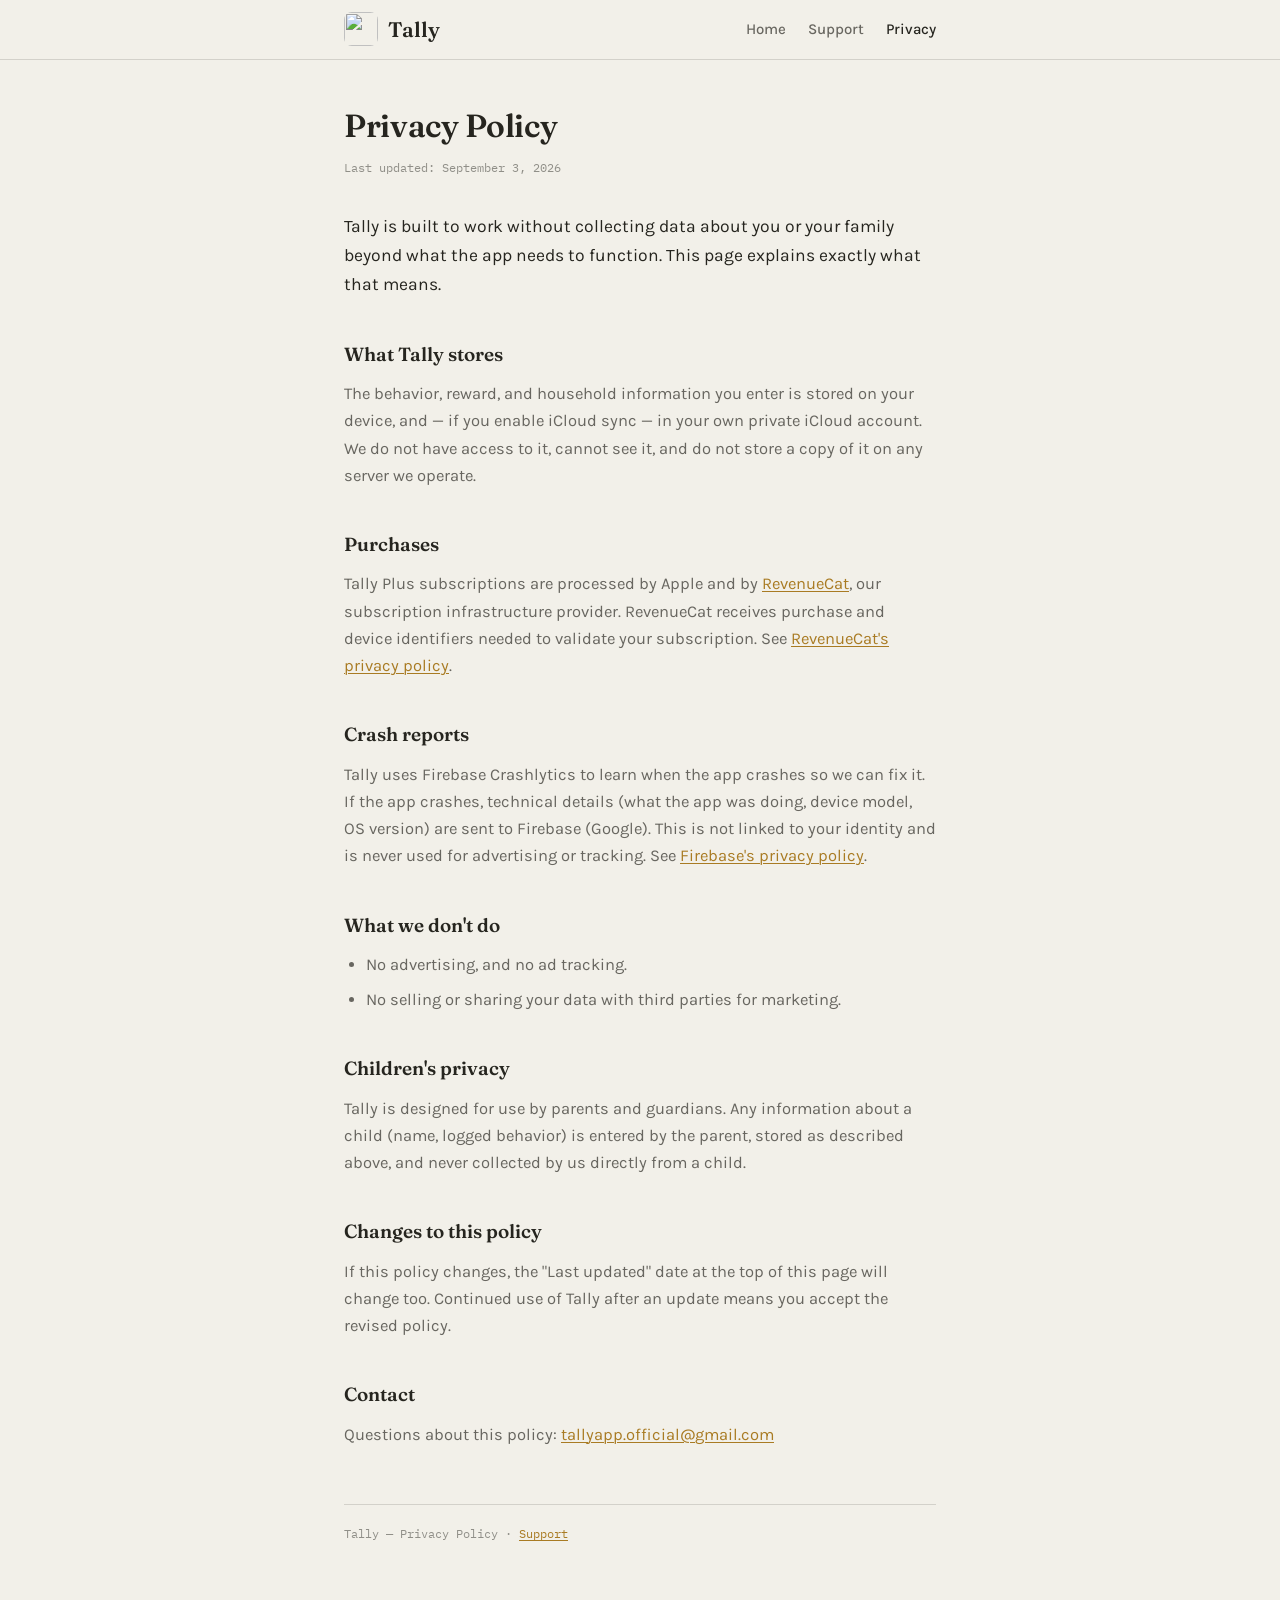
==== privacy/index.html @ 2396469a "Match the Chalkline site's header and fix the mobile layout Icon and name on the left, Home / Suppor" ====
<!doctype html>
<html lang="en">
<head>
<meta charset="utf-8">
<meta name="viewport" content="width=device-width, initial-scale=1">
<title>Privacy Policy — Tally</title>
<meta name="description" content="Privacy Policy for the Tally app.">
<link rel="preconnect" href="https://fonts.googleapis.com">
<link rel="preconnect" href="https://fonts.gstatic.com" crossorigin>
<link rel="stylesheet" href="https://fonts.googleapis.com/css2?family=Fraunces:opsz,wght@9..144,500..700&family=Karla:wght@400;500;600;700&family=IBM+Plex+Mono:wght@400;500;600&display=swap">
<style>
  :root {
    --paper: #F2F0E9;
    --paper-raised: #FAF8F3;
    --ink: #26251F;
    --ink-soft: rgba(38,37,31,.68);
    --ink-faint: rgba(38,37,31,.48);
    --gold: #A97B23;
    --rule: rgba(38,37,31,.15);
    --rule-strong: rgba(38,37,31,.28);
  }
  @media (prefers-color-scheme: dark) {
    :root {
      --paper: #1C1A16;
      --paper-raised: #252219;
      --ink: #F2ECDD;
      --ink-soft: rgba(242,236,221,.74);
      --ink-faint: rgba(242,236,221,.5);
      --gold: #D5A44C;
      --rule: rgba(242,236,221,.15);
      --rule-strong: rgba(242,236,221,.28);
    }
  }
  * { box-sizing: border-box; }
  body {
    margin: 0;
    background: var(--paper);
    color: var(--ink);
    font-family: "Karla", -apple-system, BlinkMacSystemFont, "Segoe UI", sans-serif;
    font-size: 16.5px;
    line-height: 1.65;
  }
  .wrap { max-width: 640px; margin: 0 auto; padding: 40px 24px 96px; }
  /* Header: same shape as the Chalkline site. Icon and name on the left,
     three plain links on the right, and the links drop to their own row
     on narrow screens instead of crowding the name. */
  header.site { position: sticky; top: 0; z-index: 10; background: var(--paper); border-bottom: 1px solid var(--rule); }
  header.site .inner {
    max-width: 640px; margin: 0 auto; padding: 12px 24px;
    display: flex; align-items: center; gap: 12px; flex-wrap: wrap;
  }
  header.site .brand { display: flex; align-items: center; gap: 10px; text-decoration: none; }
  header.site .brand img { width: 34px; height: 34px; border-radius: 8px; display: block; }
  header.site .brand span { font-family: "Fraunces", Georgia, serif; font-weight: 600; font-size: 21px; color: var(--ink); }
  header.site nav { margin-left: auto; display: flex; gap: 22px; }
  header.site nav a { color: var(--ink-soft); text-decoration: none; font-size: 15px; font-weight: 500; }
  header.site nav a:hover, header.site nav a:focus-visible, header.site nav a[aria-current] { color: var(--ink); }
  @media (max-width: 560px) {
    header.site .inner { padding-inline: 20px; }
    header.site nav { margin-left: 0; width: 100%; gap: 22px; padding-top: 2px; }
  }
  h1 {
    font-family: "Fraunces", Georgia, serif;
    font-weight: 600;
    font-size: 32px;
    letter-spacing: -0.01em;
    text-wrap: balance;
    margin: 0 0 6px;
  }
  .updated {
    font-family: "IBM Plex Mono", ui-monospace, monospace;
    font-size: 12px;
    color: var(--ink-faint);
    margin: 0 0 34px;
  }
  h2 {
    font-family: "Fraunces", Georgia, serif;
    font-weight: 600;
    font-size: 19px;
    margin: 40px 0 10px;
  }
  p { margin: 0 0 14px; color: var(--ink-soft); max-width: 60ch; overflow-wrap: break-word; }
  p.lead { color: var(--ink); font-size: 17.5px; }
  ul { margin: 0 0 14px; padding-left: 22px; color: var(--ink-soft); }
  li { margin-bottom: 8px; max-width: 58ch; }
  a { color: var(--gold); text-decoration-thickness: 1px; text-underline-offset: 2px; }
  a:hover, a:focus-visible { text-decoration-thickness: 2px; }
  strong { color: var(--ink); font-weight: 600; }
  footer {
    margin-top: 56px;
    padding-top: 20px;
    border-top: 1px solid var(--rule);
    font-family: "IBM Plex Mono", ui-monospace, monospace;
    font-size: 11.5px;
    color: var(--ink-faint);
  }
</style>
</head>
<body>
  <header class="site"><div class="inner">
  <a class="brand" href="/tally/"><img src="/tally/assets/icon.png" alt=""><span>Tally</span></a>
  <nav aria-label="Site">
    <a href="/tally/">Home</a>
    <a href="/tally/support/">Support</a>
    <a href="/tally/privacy/" aria-current="page">Privacy</a>
  </nav>
</div></header>
  <div class="wrap">

    <h1>Privacy Policy</h1>
    <p class="updated">Last updated: September 3, 2026</p>

    <p class="lead">Tally is built to work without collecting data about you or your family beyond what the app needs to function. This page explains exactly what that means.</p>

    <h2>What Tally stores</h2>
    <p>The behavior, reward, and household information you enter is stored on your device, and — if you enable iCloud sync — in your own private iCloud account. We do not have access to it, cannot see it, and do not store a copy of it on any server we operate.</p>

    <h2>Purchases</h2>
    <p>Tally Plus subscriptions are processed by Apple and by <a href="https://www.revenuecat.com/" target="_blank" rel="noopener">RevenueCat</a>, our subscription infrastructure provider. RevenueCat receives purchase and device identifiers needed to validate your subscription. See <a href="https://www.revenuecat.com/privacy" target="_blank" rel="noopener">RevenueCat's privacy policy</a>.</p>

    <h2>Crash reports</h2>
    <p>Tally uses Firebase Crashlytics to learn when the app crashes so we can fix it. If the app crashes, technical details (what the app was doing, device model, OS version) are sent to Firebase (Google). This is not linked to your identity and is never used for advertising or tracking. See <a href="https://firebase.google.com/support/privacy" target="_blank" rel="noopener">Firebase's privacy policy</a>.</p>

    <h2>What we don't do</h2>
    <ul>
      <li>No advertising, and no ad tracking.</li>
      <li>No selling or sharing your data with third parties for marketing.</li>
    </ul>

    <h2>Children's privacy</h2>
    <p>Tally is designed for use by parents and guardians. Any information about a child (name, logged behavior) is entered by the parent, stored as described above, and never collected by us directly from a child.</p>

    <h2>Changes to this policy</h2>
    <p>If this policy changes, the "Last updated" date at the top of this page will change too. Continued use of Tally after an update means you accept the revised policy.</p>

    <h2>Contact</h2>
    <p>Questions about this policy: <a href="mailto:tallyapp.official@gmail.com">tallyapp.official@gmail.com</a></p>

    <footer>Tally — Privacy Policy · <a href="../support/">Support</a></footer>
  </div>
</body>
</html>
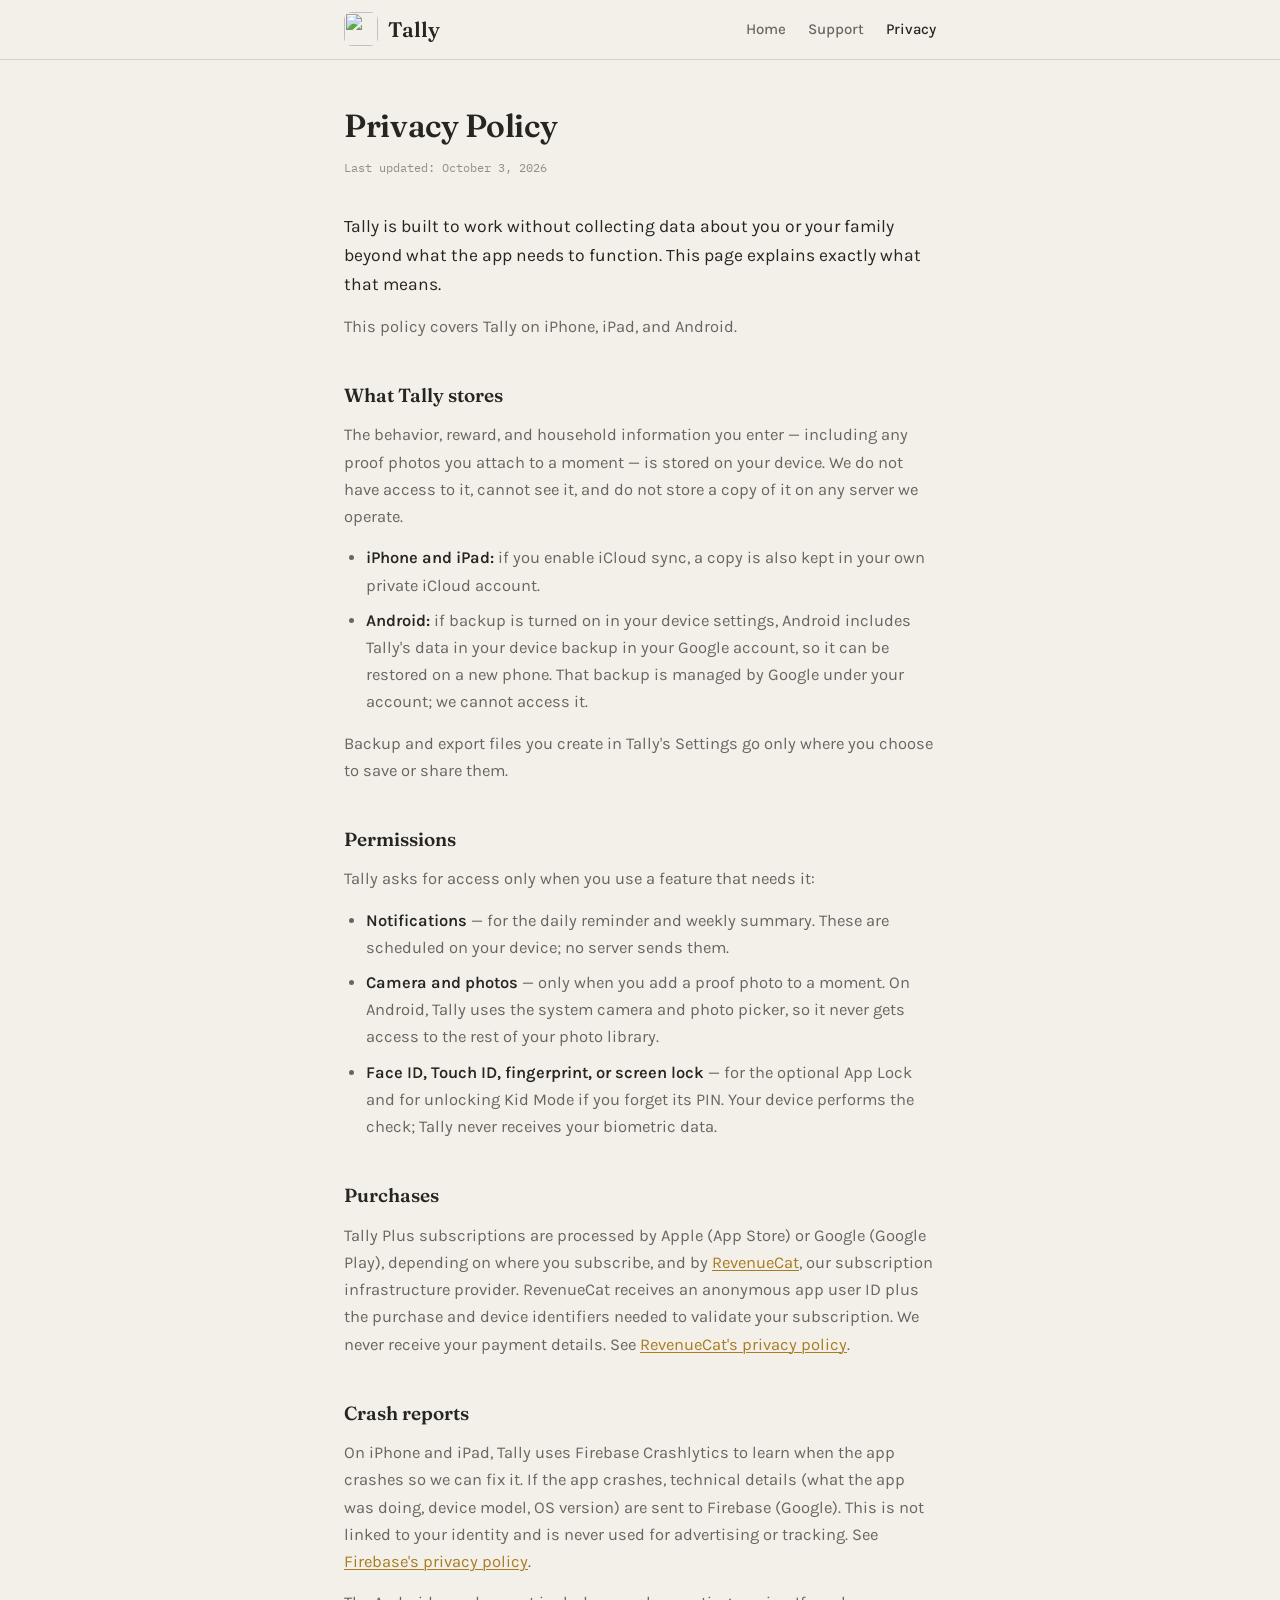
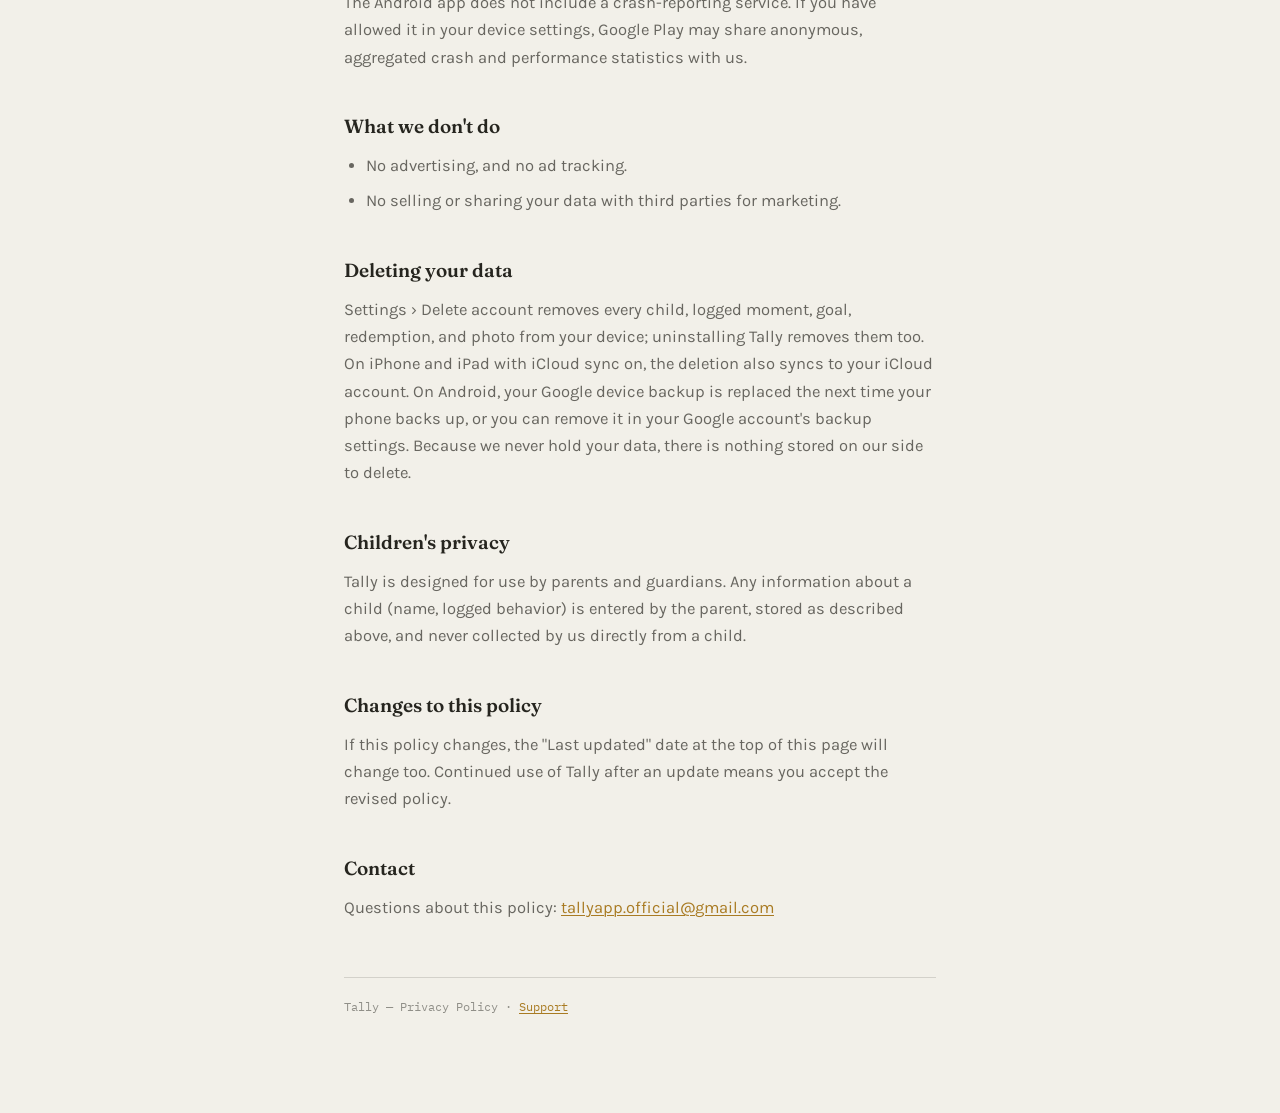
==== commit 9dd8e2a1: "Cover the Android app in the privacy policy Adds Android's device backup alongside iCloud, Google Pl" ====
--- a/privacy/index.html
+++ b/privacy/index.html
@@ -108,24 +108,43 @@
   <div class="wrap">
 
     <h1>Privacy Policy</h1>
-    <p class="updated">Last updated: September 3, 2026</p>
+    <p class="updated">Last updated: October 3, 2026</p>
 
     <p class="lead">Tally is built to work without collecting data about you or your family beyond what the app needs to function. This page explains exactly what that means.</p>
 
+    <p>This policy covers Tally on iPhone, iPad, and Android.</p>
+
     <h2>What Tally stores</h2>
-    <p>The behavior, reward, and household information you enter is stored on your device, and — if you enable iCloud sync — in your own private iCloud account. We do not have access to it, cannot see it, and do not store a copy of it on any server we operate.</p>
+    <p>The behavior, reward, and household information you enter — including any proof photos you attach to a moment — is stored on your device. We do not have access to it, cannot see it, and do not store a copy of it on any server we operate.</p>
+    <ul>
+      <li><strong>iPhone and iPad:</strong> if you enable iCloud sync, a copy is also kept in your own private iCloud account.</li>
+      <li><strong>Android:</strong> if backup is turned on in your device settings, Android includes Tally's data in your device backup in your Google account, so it can be restored on a new phone. That backup is managed by Google under your account; we cannot access it.</li>
+    </ul>
+    <p>Backup and export files you create in Tally's Settings go only where you choose to save or share them.</p>
+
+    <h2>Permissions</h2>
+    <p>Tally asks for access only when you use a feature that needs it:</p>
+    <ul>
+      <li><strong>Notifications</strong> — for the daily reminder and weekly summary. These are scheduled on your device; no server sends them.</li>
+      <li><strong>Camera and photos</strong> — only when you add a proof photo to a moment. On Android, Tally uses the system camera and photo picker, so it never gets access to the rest of your photo library.</li>
+      <li><strong>Face ID, Touch ID, fingerprint, or screen lock</strong> — for the optional App Lock and for unlocking Kid Mode if you forget its PIN. Your device performs the check; Tally never receives your biometric data.</li>
+    </ul>
 
     <h2>Purchases</h2>
-    <p>Tally Plus subscriptions are processed by Apple and by <a href="https://www.revenuecat.com/" target="_blank" rel="noopener">RevenueCat</a>, our subscription infrastructure provider. RevenueCat receives purchase and device identifiers needed to validate your subscription. See <a href="https://www.revenuecat.com/privacy" target="_blank" rel="noopener">RevenueCat's privacy policy</a>.</p>
+    <p>Tally Plus subscriptions are processed by Apple (App Store) or Google (Google Play), depending on where you subscribe, and by <a href="https://www.revenuecat.com/" target="_blank" rel="noopener">RevenueCat</a>, our subscription infrastructure provider. RevenueCat receives an anonymous app user ID plus the purchase and device identifiers needed to validate your subscription. We never receive your payment details. See <a href="https://www.revenuecat.com/privacy" target="_blank" rel="noopener">RevenueCat's privacy policy</a>.</p>
 
     <h2>Crash reports</h2>
-    <p>Tally uses Firebase Crashlytics to learn when the app crashes so we can fix it. If the app crashes, technical details (what the app was doing, device model, OS version) are sent to Firebase (Google). This is not linked to your identity and is never used for advertising or tracking. See <a href="https://firebase.google.com/support/privacy" target="_blank" rel="noopener">Firebase's privacy policy</a>.</p>
+    <p>On iPhone and iPad, Tally uses Firebase Crashlytics to learn when the app crashes so we can fix it. If the app crashes, technical details (what the app was doing, device model, OS version) are sent to Firebase (Google). This is not linked to your identity and is never used for advertising or tracking. See <a href="https://firebase.google.com/support/privacy" target="_blank" rel="noopener">Firebase's privacy policy</a>.</p>
+    <p>The Android app does not include a crash-reporting service. If you have allowed it in your device settings, Google Play may share anonymous, aggregated crash and performance statistics with us.</p>
 
     <h2>What we don't do</h2>
     <ul>
       <li>No advertising, and no ad tracking.</li>
       <li>No selling or sharing your data with third parties for marketing.</li>
     </ul>
+
+    <h2>Deleting your data</h2>
+    <p>Settings › Delete account removes every child, logged moment, goal, redemption, and photo from your device; uninstalling Tally removes them too. On iPhone and iPad with iCloud sync on, the deletion also syncs to your iCloud account. On Android, your Google device backup is replaced the next time your phone backs up, or you can remove it in your Google account's backup settings. Because we never hold your data, there is nothing stored on our side to delete.</p>
 
     <h2>Children's privacy</h2>
     <p>Tally is designed for use by parents and guardians. Any information about a child (name, logged behavior) is entered by the parent, stored as described above, and never collected by us directly from a child.</p>
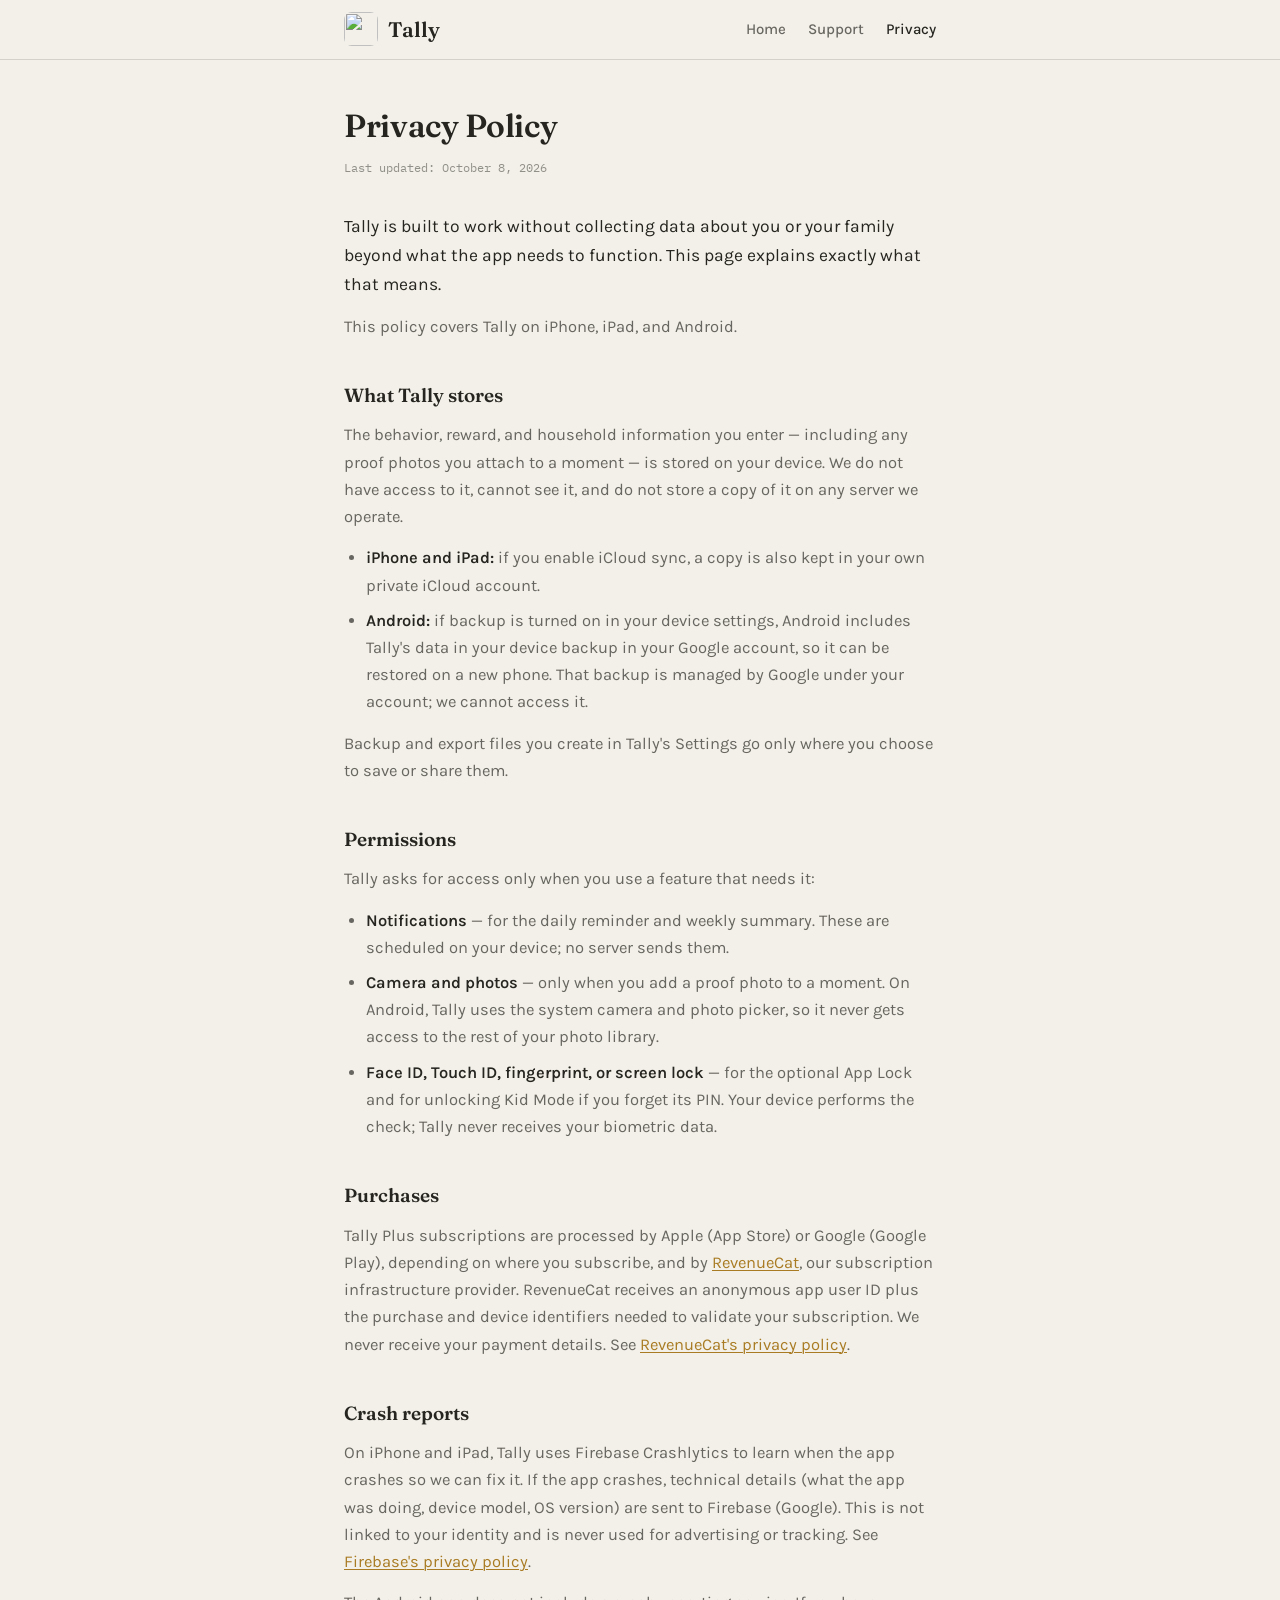
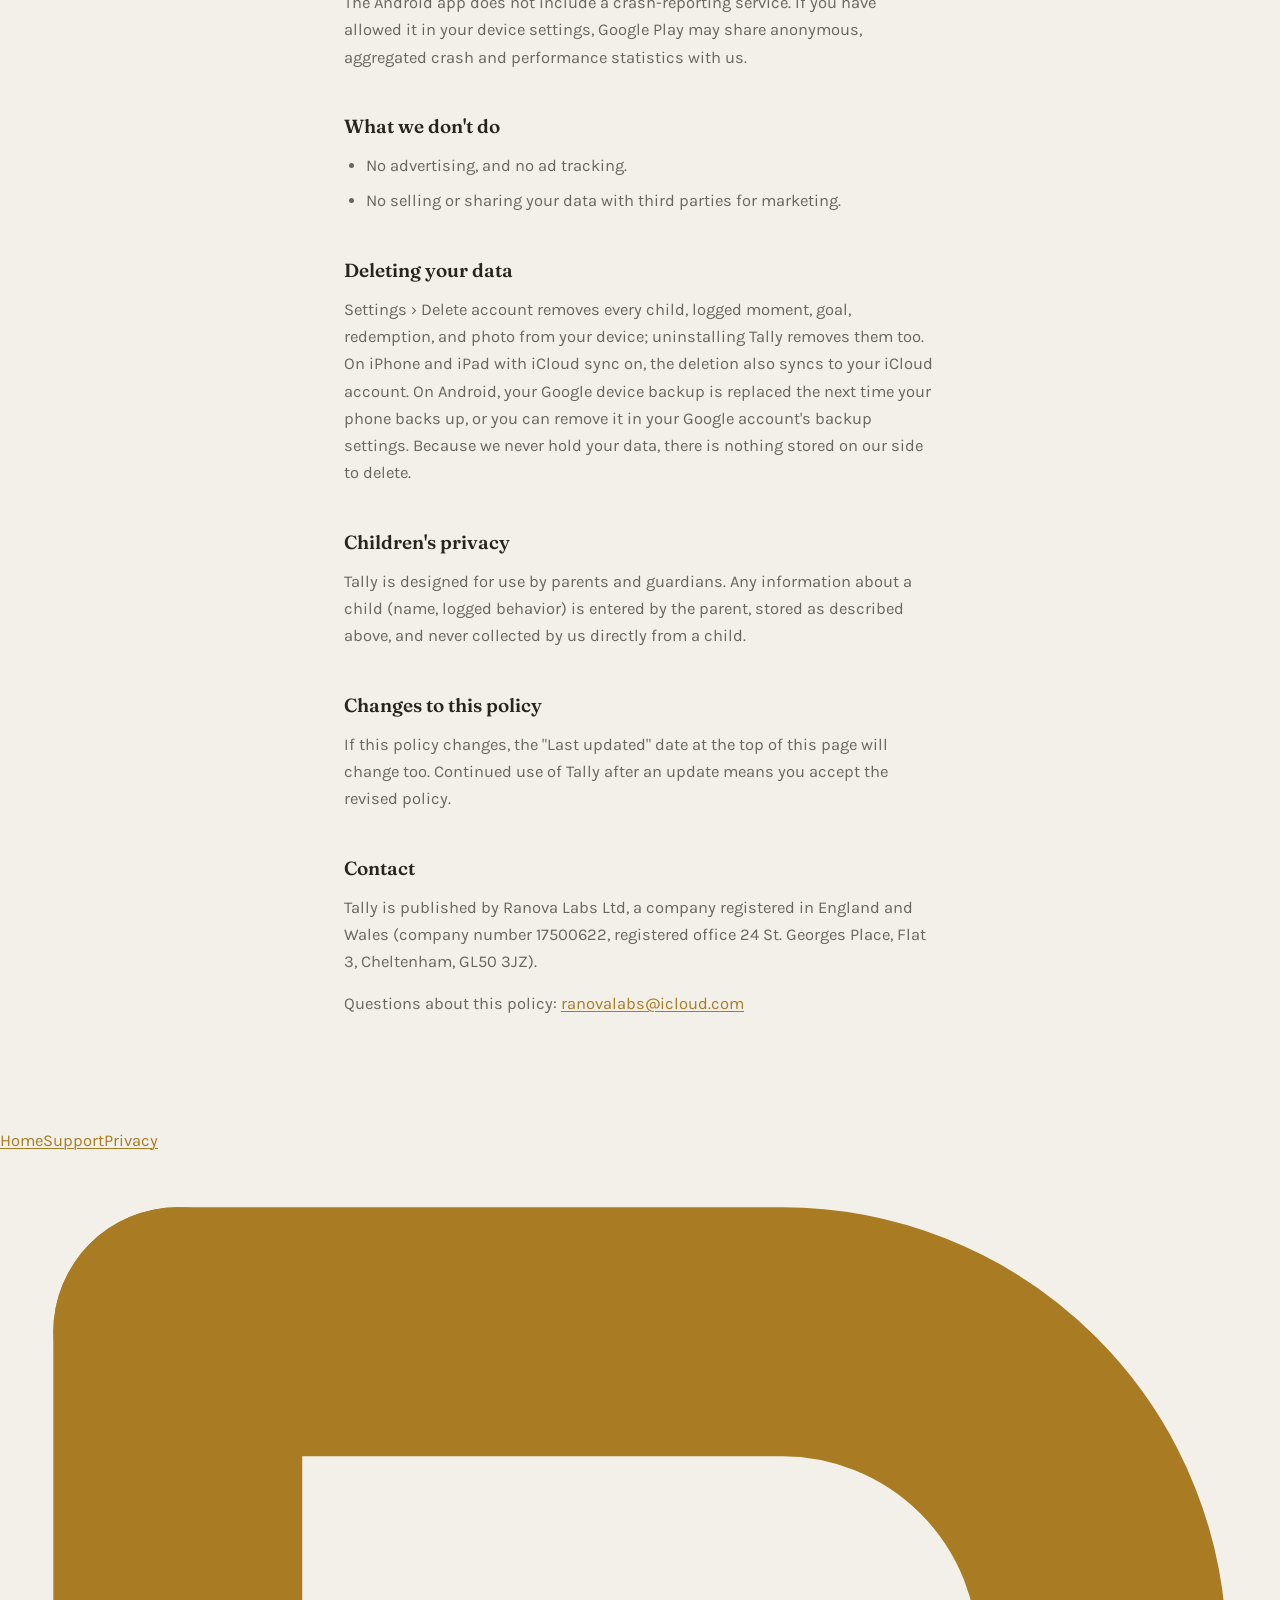
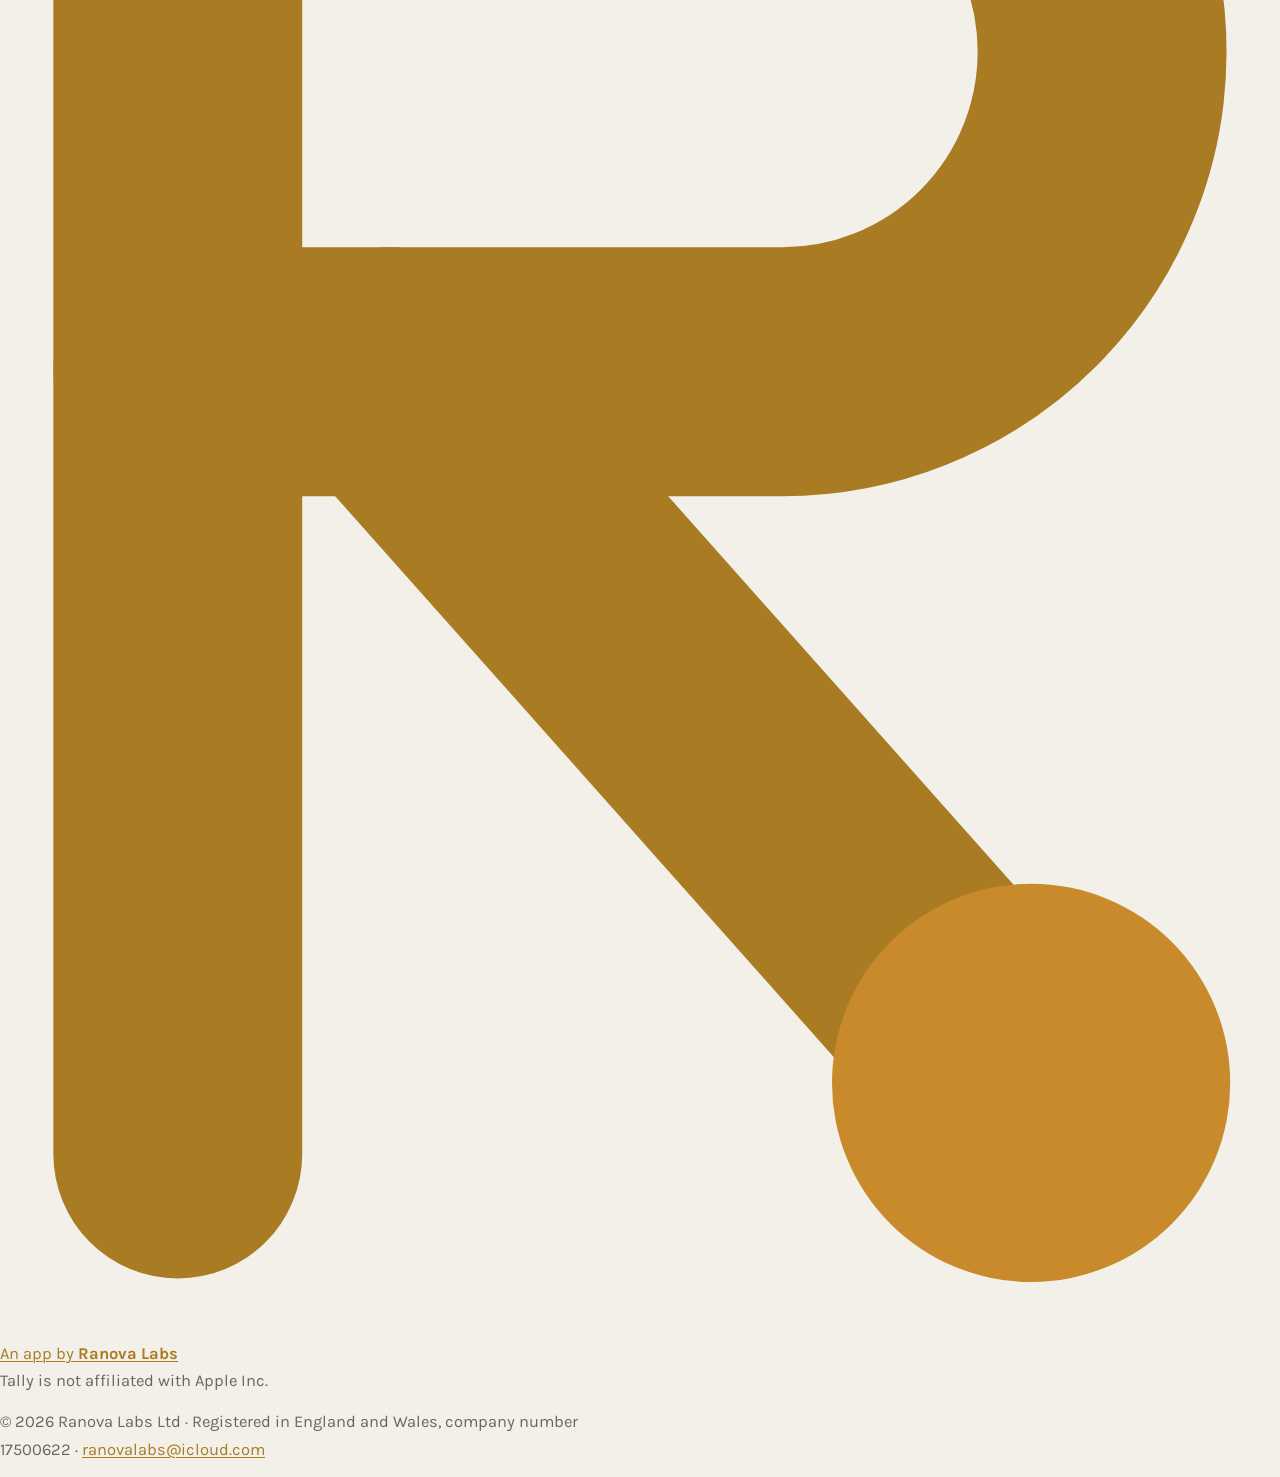
==== commit c7570039: "Add the shared Ranova Labs footer and contact address Every page gets the same footer: Home/Support/" ====
--- a/privacy/index.html
+++ b/privacy/index.html
@@ -95,6 +95,7 @@
     color: var(--ink-faint);
   }
 </style>
+<link rel="stylesheet" href="/tally/assets/ranova-frame.css">
 </head>
 <body>
   <header class="site"><div class="inner">
@@ -108,7 +109,7 @@
   <div class="wrap">
 
     <h1>Privacy Policy</h1>
-    <p class="updated">Last updated: October 3, 2026</p>
+    <p class="updated">Last updated: October 8, 2026</p>
 
     <p class="lead">Tally is built to work without collecting data about you or your family beyond what the app needs to function. This page explains exactly what that means.</p>
 
@@ -153,9 +154,14 @@
     <p>If this policy changes, the "Last updated" date at the top of this page will change too. Continued use of Tally after an update means you accept the revised policy.</p>
 
     <h2>Contact</h2>
-    <p>Questions about this policy: <a href="mailto:tallyapp.official@gmail.com">tallyapp.official@gmail.com</a></p>
-
-    <footer>Tally — Privacy Policy · <a href="../support/">Support</a></footer>
+    <p>Tally is published by Ranova Labs Ltd, a company registered in England and Wales (company number 17500622, registered office 24 St. Georges Place, Flat 3, Cheltenham, GL50 3JZ).</p>
+    <p>Questions about this policy: <a href="mailto:ranovalabs@icloud.com">ranovalabs@icloud.com</a></p>
   </div>
+<div class="rl-foot" role="contentinfo"><div class="rl-wrap" style="--rl-max: 640px">
+  <nav class="rl-links" aria-label="Footer"><a href="/tally/">Home</a><a href="/tally/support/">Support</a><a href="/tally/privacy/">Privacy</a></nav>
+  <a class="rl-by" href="https://ranovalabs.github.io/"><svg viewBox="11 7 36 50" aria-hidden="true"><g fill="none" stroke="currentColor" stroke-width="7" stroke-linecap="round" stroke-linejoin="round"><path d="M16 12 L16 52"/><path d="M16 12 H33 A9 9 0 0 1 33 30 H16"/><path d="M22 30 L38 48"/></g><circle cx="40" cy="50" r="5.6" fill="#C98A2B"/></svg><span>An app by <b>Ranova Labs</b></span></a>
+  <p class="rl-note">Tally is not affiliated with Apple Inc.</p>
+  <p class="rl-legal">&copy; 2026 Ranova Labs Ltd &middot; Registered in England and Wales, company number 17500622 &middot; <a href="mailto:ranovalabs@icloud.com">ranovalabs@icloud.com</a></p>
+</div></div>
 </body>
 </html>
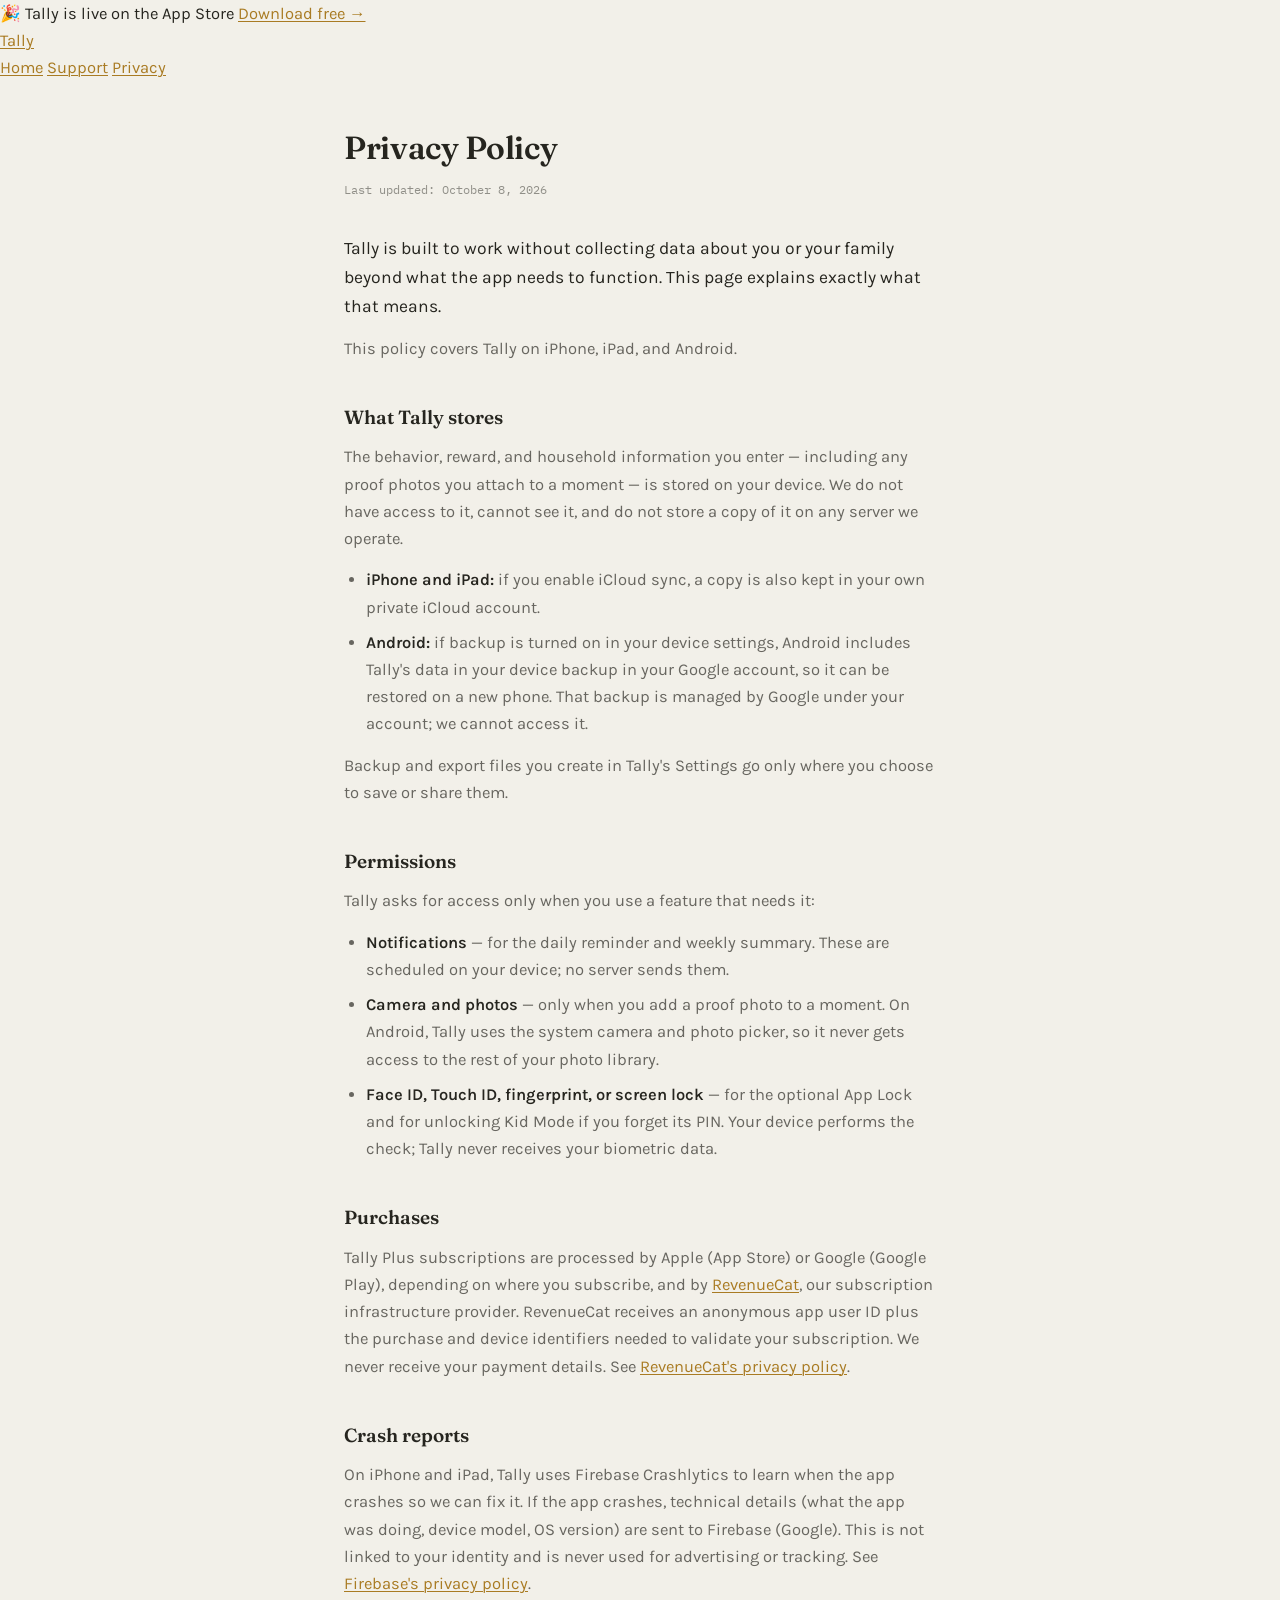
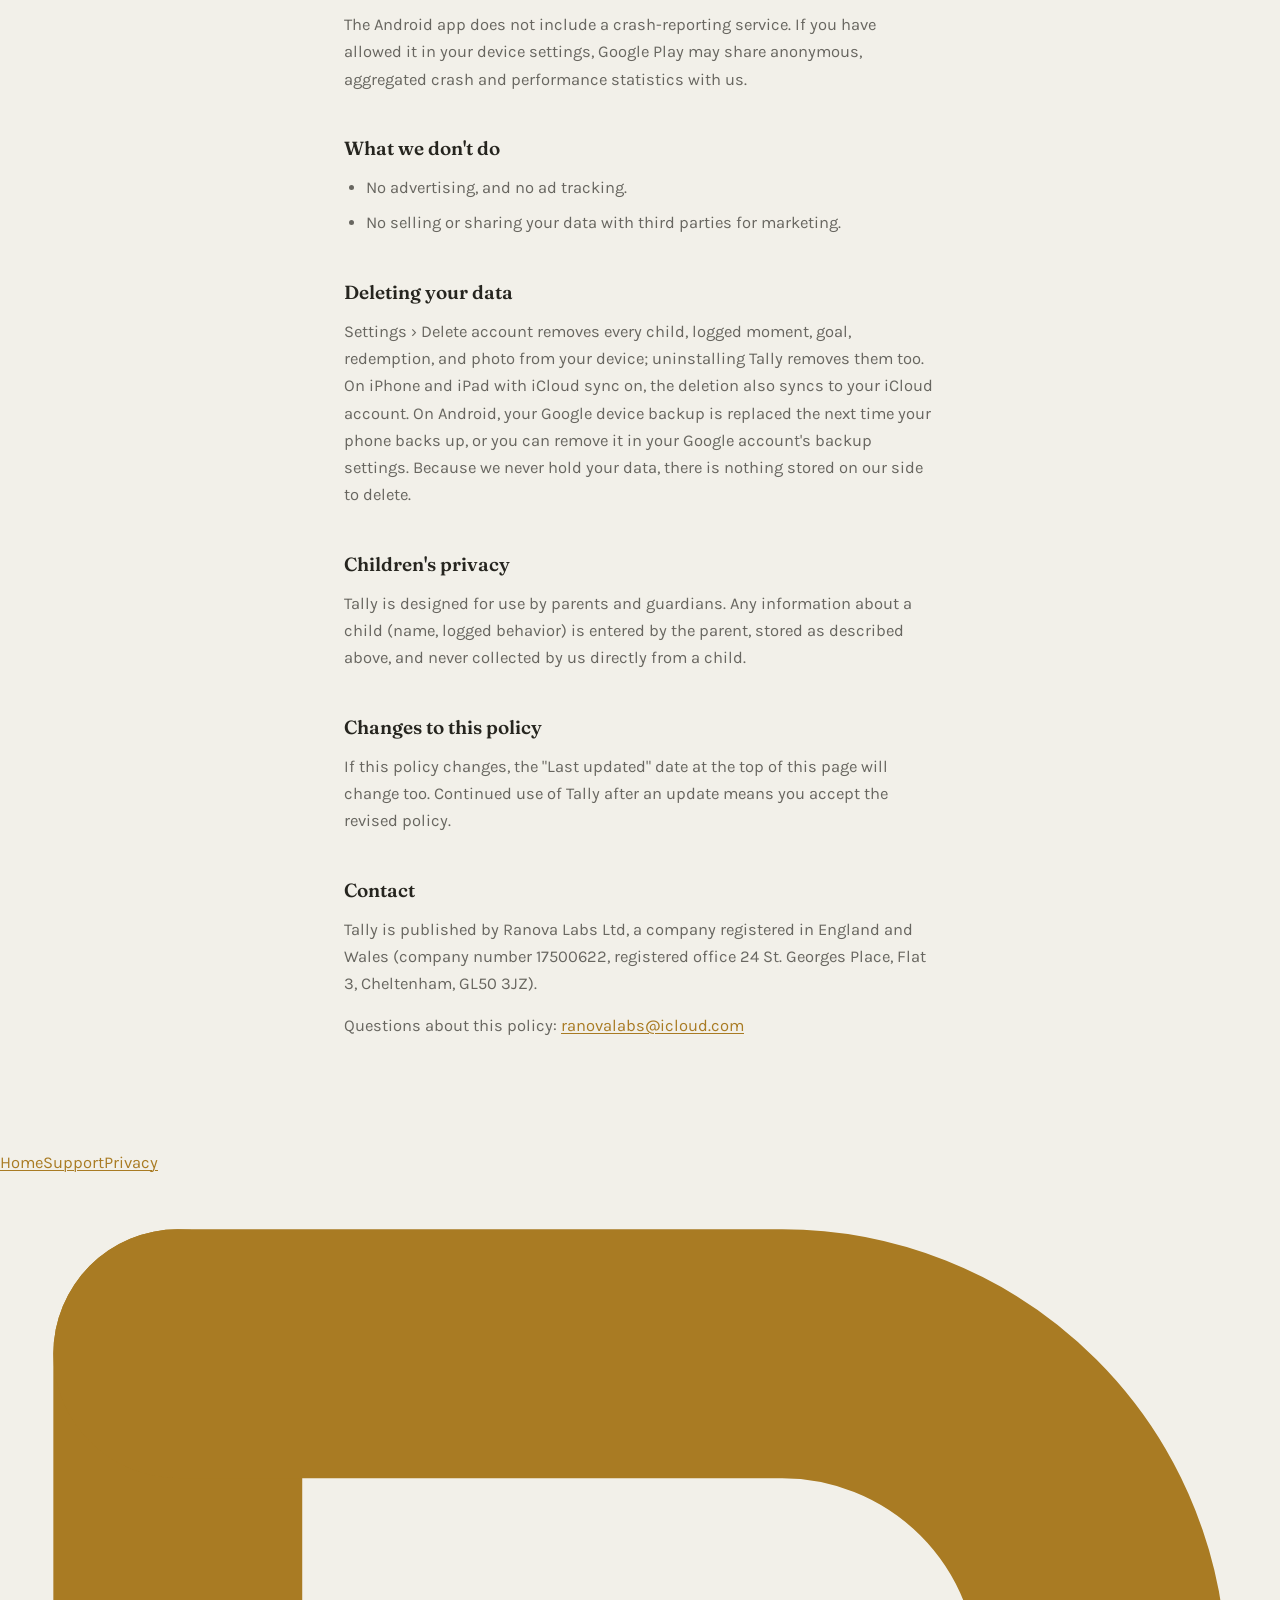
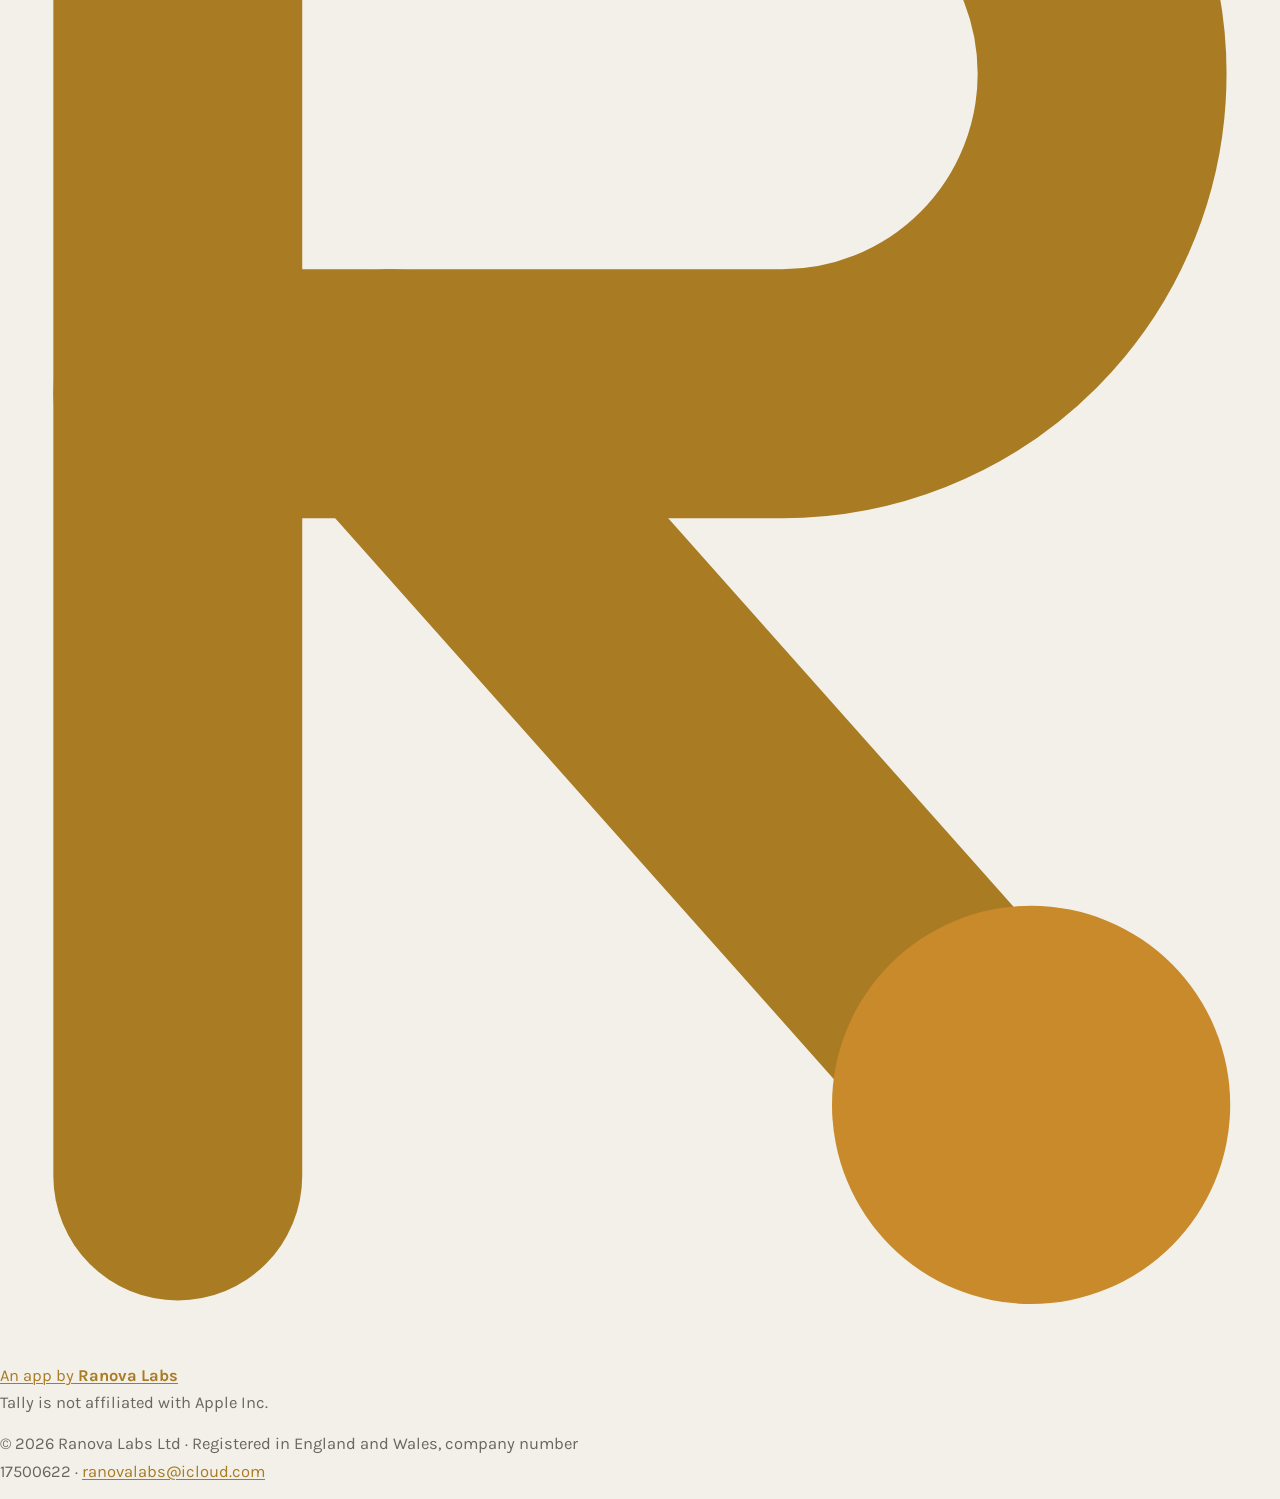
==== commit 5b0f8c04: "Share one header across home, support and privacy The header and announcement bar now live in assets" ====
--- a/privacy/index.html
+++ b/privacy/index.html
@@ -41,24 +41,6 @@
     line-height: 1.65;
   }
   .wrap { max-width: 640px; margin: 0 auto; padding: 40px 24px 96px; }
-  /* Header: same shape as the Chalkline site. Icon and name on the left,
-     three plain links on the right, and the links drop to their own row
-     on narrow screens instead of crowding the name. */
-  header.site { position: sticky; top: 0; z-index: 10; background: var(--paper); border-bottom: 1px solid var(--rule); }
-  header.site .inner {
-    max-width: 640px; margin: 0 auto; padding: 12px 24px;
-    display: flex; align-items: center; gap: 12px; flex-wrap: wrap;
-  }
-  header.site .brand { display: flex; align-items: center; gap: 10px; text-decoration: none; }
-  header.site .brand img { width: 34px; height: 34px; border-radius: 8px; display: block; }
-  header.site .brand span { font-family: "Fraunces", Georgia, serif; font-weight: 600; font-size: 21px; color: var(--ink); }
-  header.site nav { margin-left: auto; display: flex; gap: 22px; }
-  header.site nav a { color: var(--ink-soft); text-decoration: none; font-size: 15px; font-weight: 500; }
-  header.site nav a:hover, header.site nav a:focus-visible, header.site nav a[aria-current] { color: var(--ink); }
-  @media (max-width: 560px) {
-    header.site .inner { padding-inline: 20px; }
-    header.site nav { margin-left: 0; width: 100%; gap: 22px; padding-top: 2px; }
-  }
   h1 {
     font-family: "Fraunces", Georgia, serif;
     font-weight: 600;
@@ -96,9 +78,17 @@
   }
 </style>
 <link rel="stylesheet" href="/tally/assets/ranova-frame.css">
+<link rel="stylesheet" href="/tally/assets/header.css">
 </head>
 <body>
-  <header class="site"><div class="inner">
+<div class="announce">
+  <div class="announce-inner">
+    <span>&#127881; Tally is live on the App Store</span>
+    <a href="https://apps.apple.com/app/id6808044470">Download free &#8594;</a>
+  </div>
+</div>
+
+<header class="site"><div class="inner">
   <a class="brand" href="/tally/"><img src="/tally/assets/icon.png" alt=""><span>Tally</span></a>
   <nav aria-label="Site">
     <a href="/tally/">Home</a>
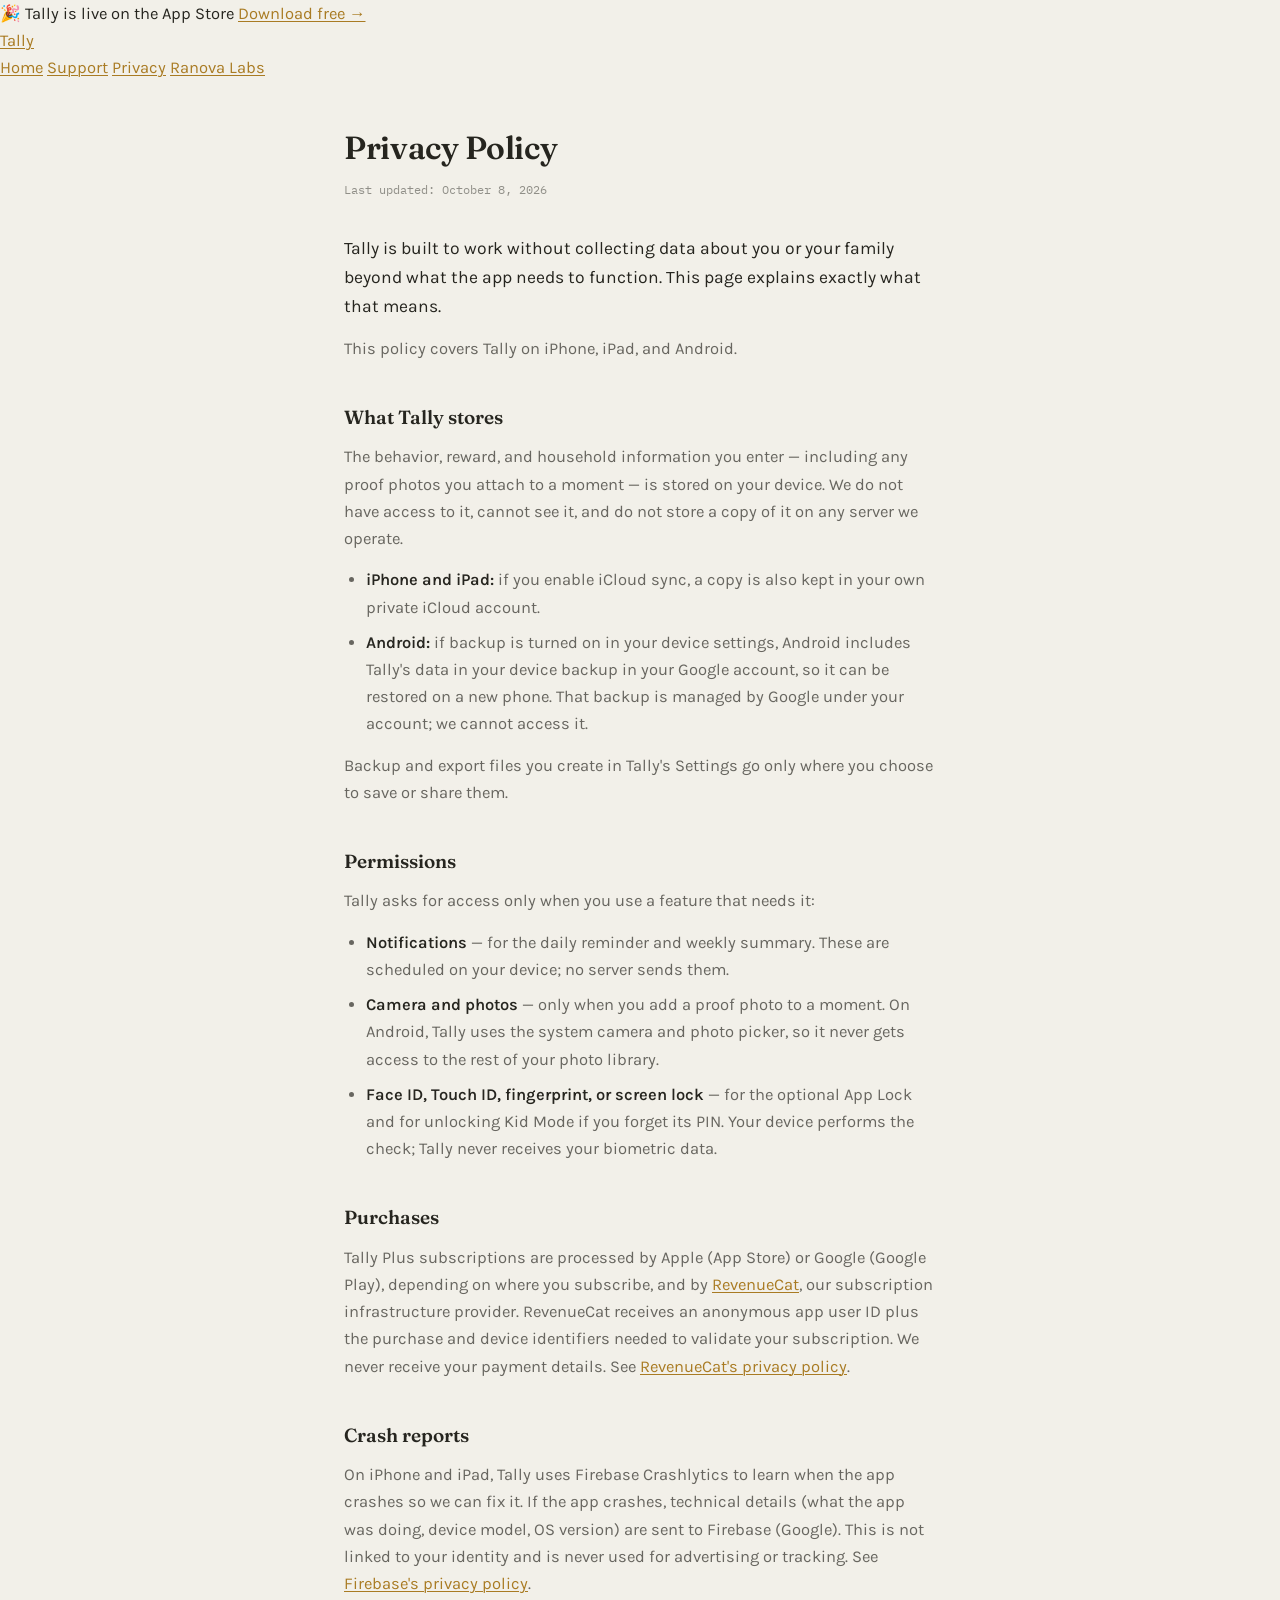
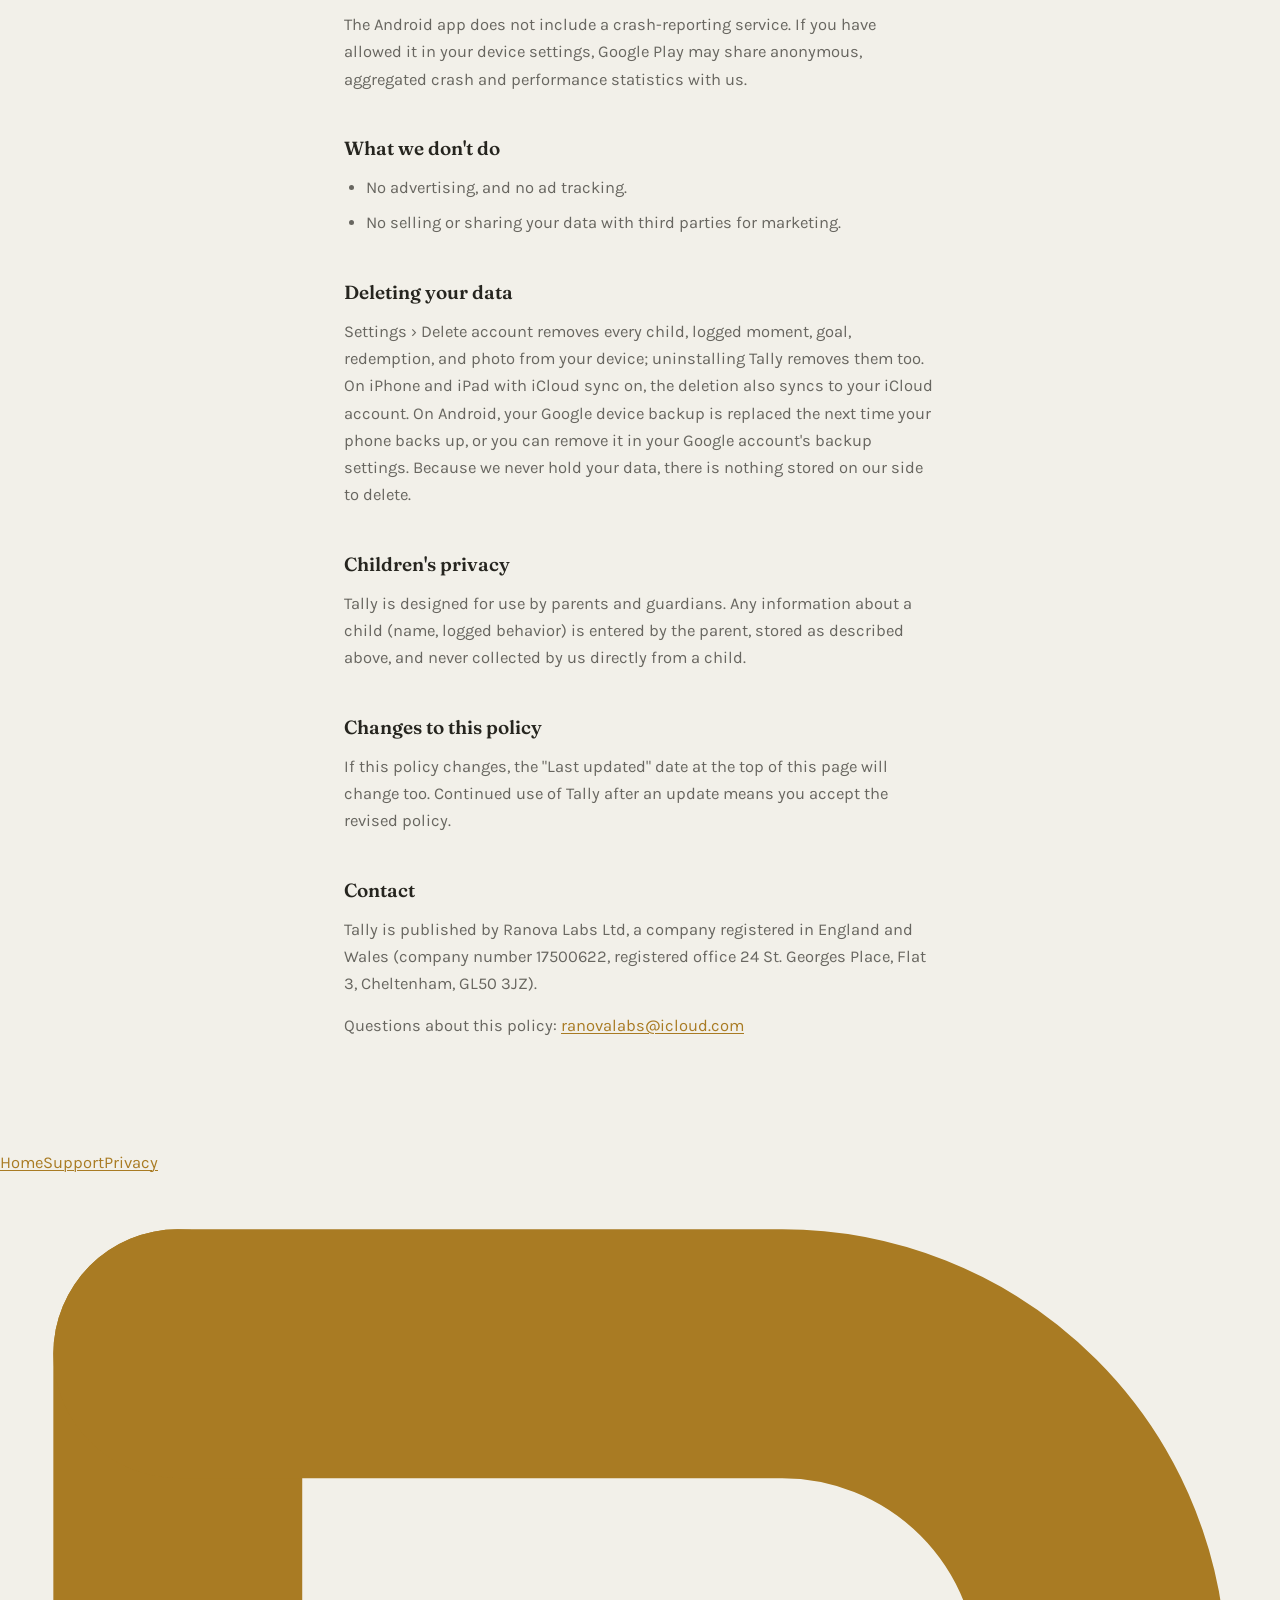
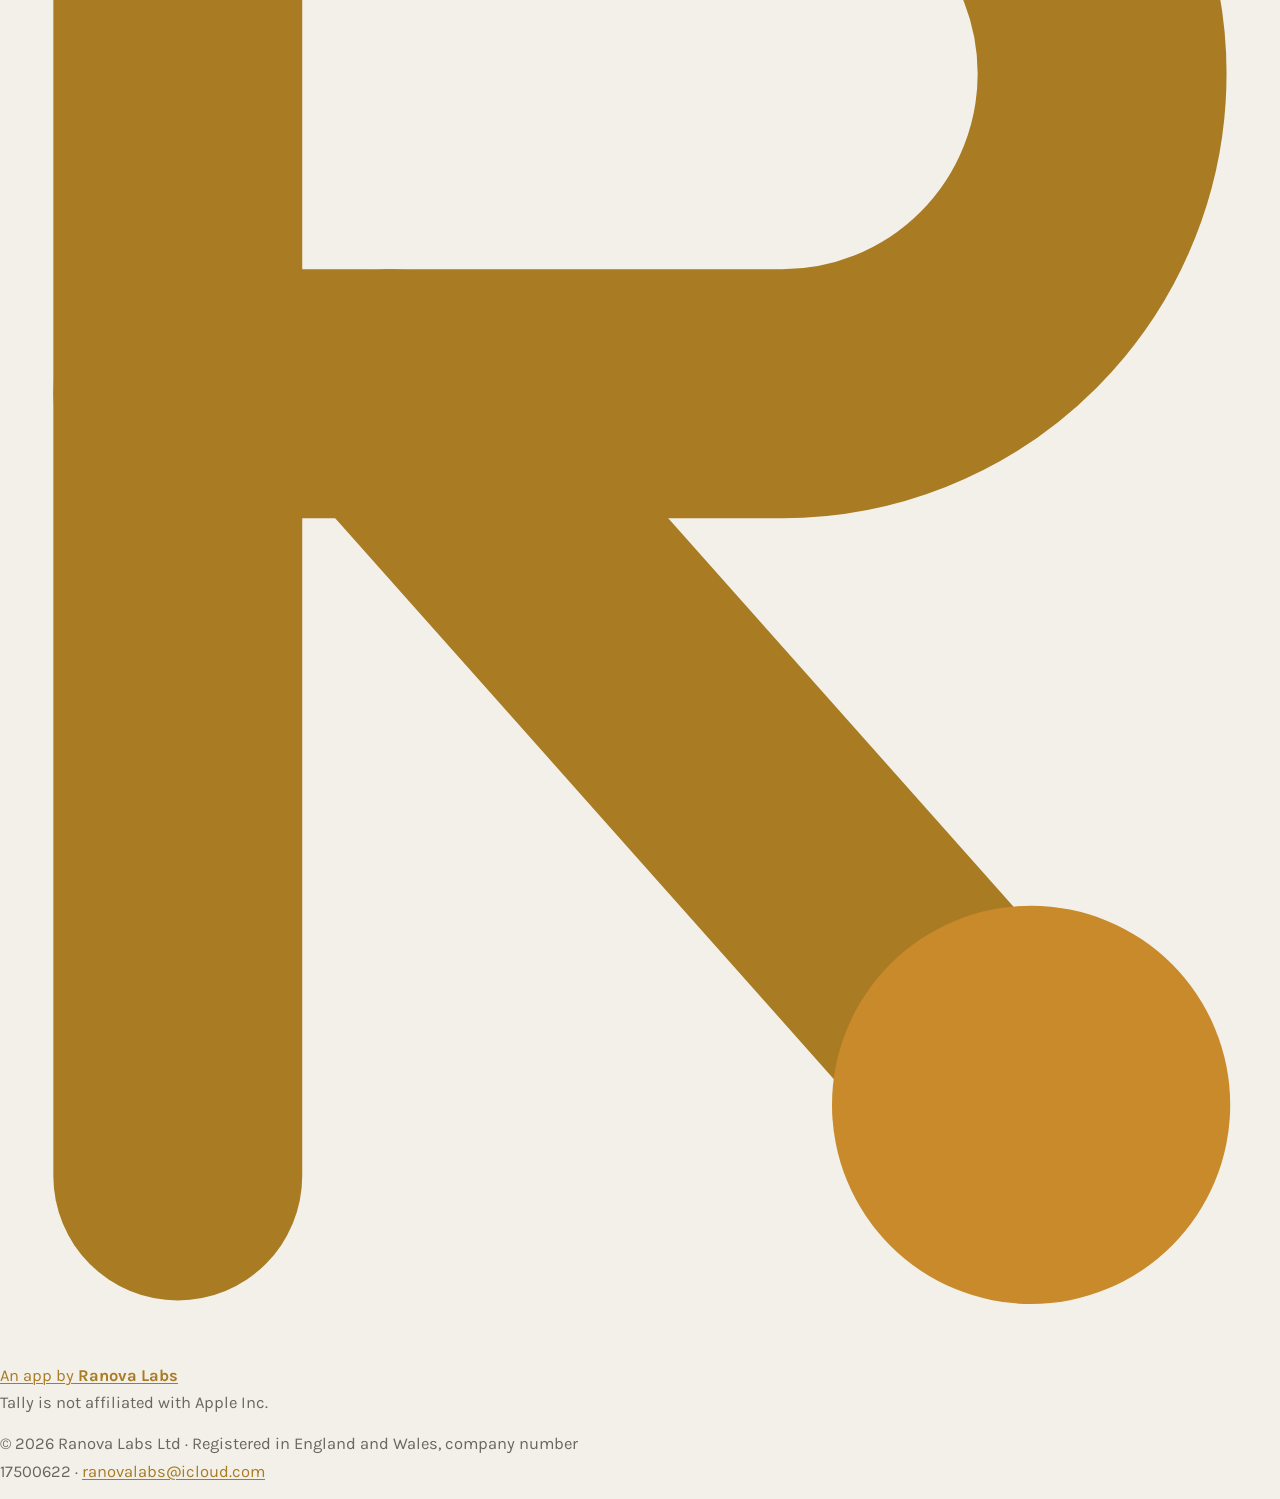
==== commit c7704b73: "Link the header to Ranova Labs and match it across app sites The menu ends with a Ranova Labs link b" ====
--- a/privacy/index.html
+++ b/privacy/index.html
@@ -77,8 +77,8 @@
     color: var(--ink-faint);
   }
 </style>
-<link rel="stylesheet" href="/tally/assets/ranova-frame.css">
-<link rel="stylesheet" href="/tally/assets/header.css">
+<link rel="stylesheet" href="/tally/assets/ranova-frame.css?v=20261008">
+<link rel="stylesheet" href="/tally/assets/header.css?v=20261008">
 </head>
 <body>
 <div class="announce">
@@ -94,6 +94,7 @@
     <a href="/tally/">Home</a>
     <a href="/tally/support/">Support</a>
     <a href="/tally/privacy/" aria-current="page">Privacy</a>
+    <a class="rl-home" href="https://ranovalabs.github.io/">Ranova Labs</a>
   </nav>
 </div></header>
   <div class="wrap">
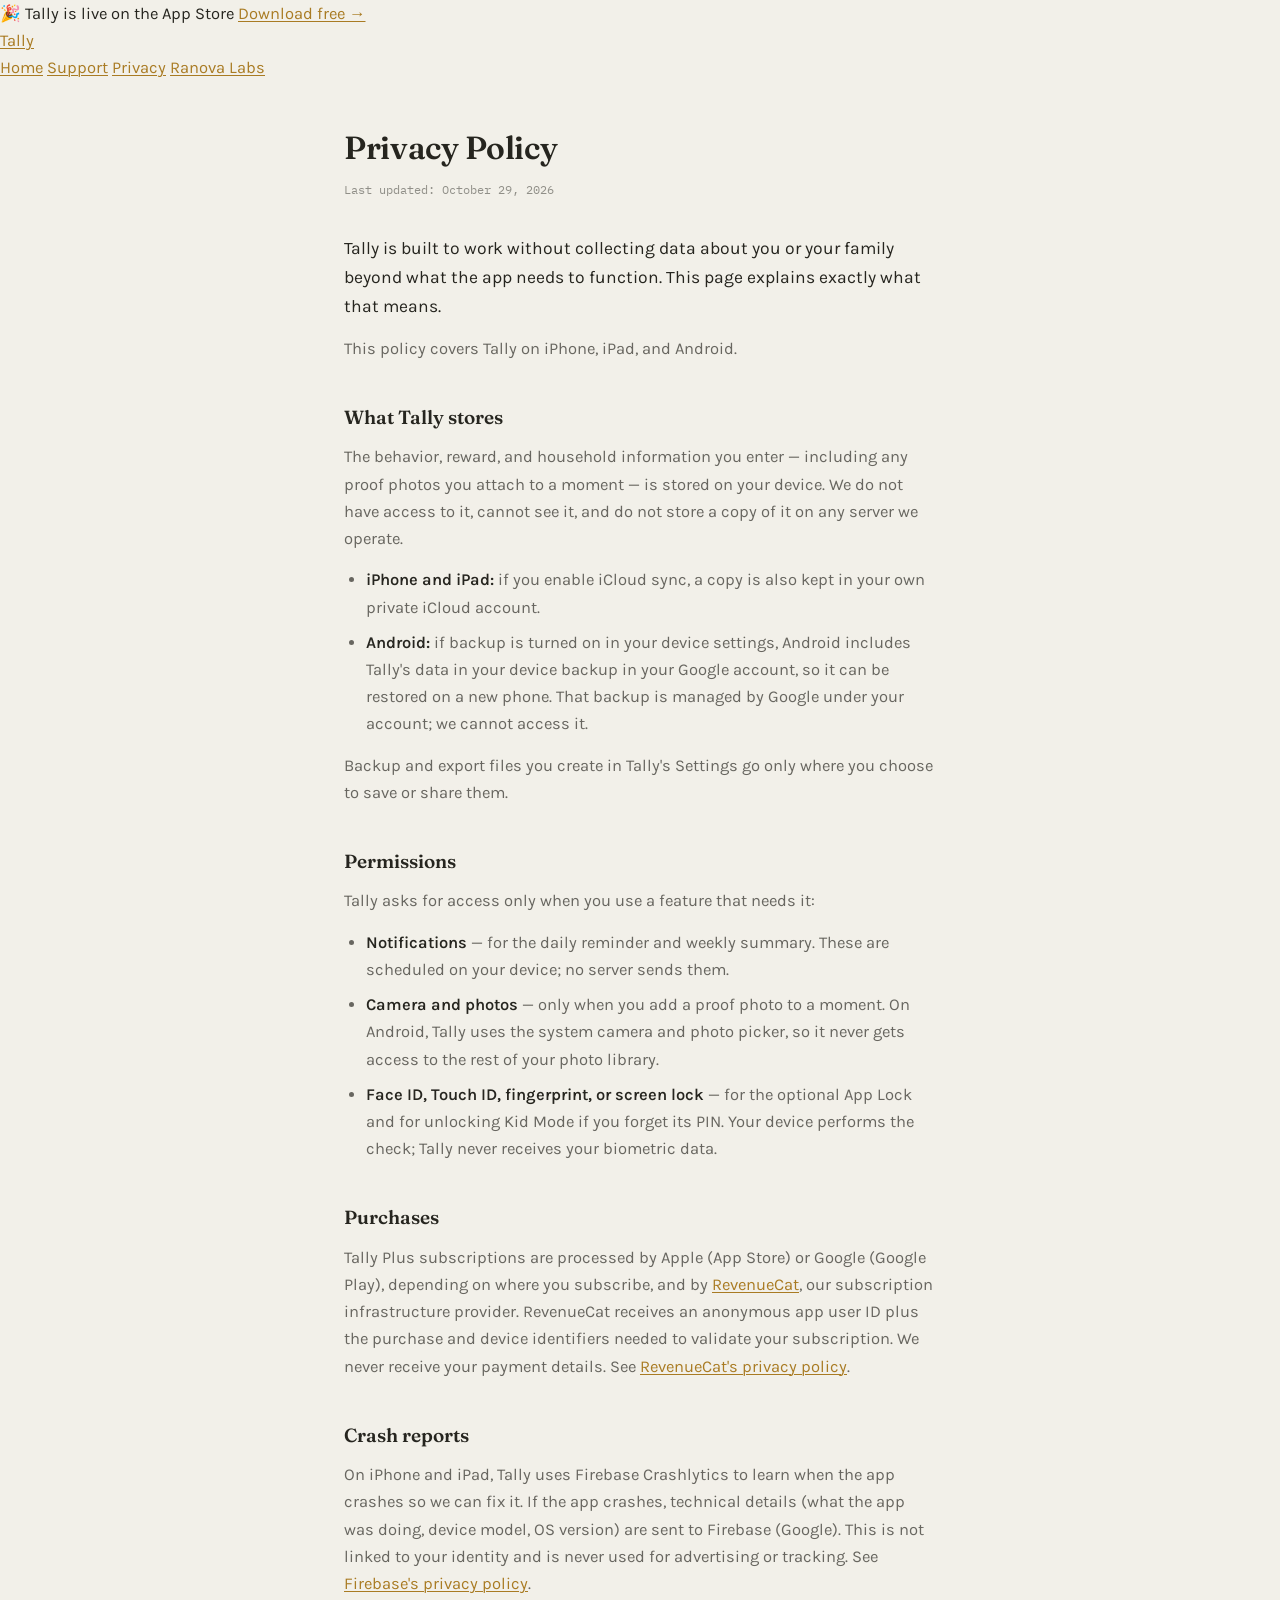
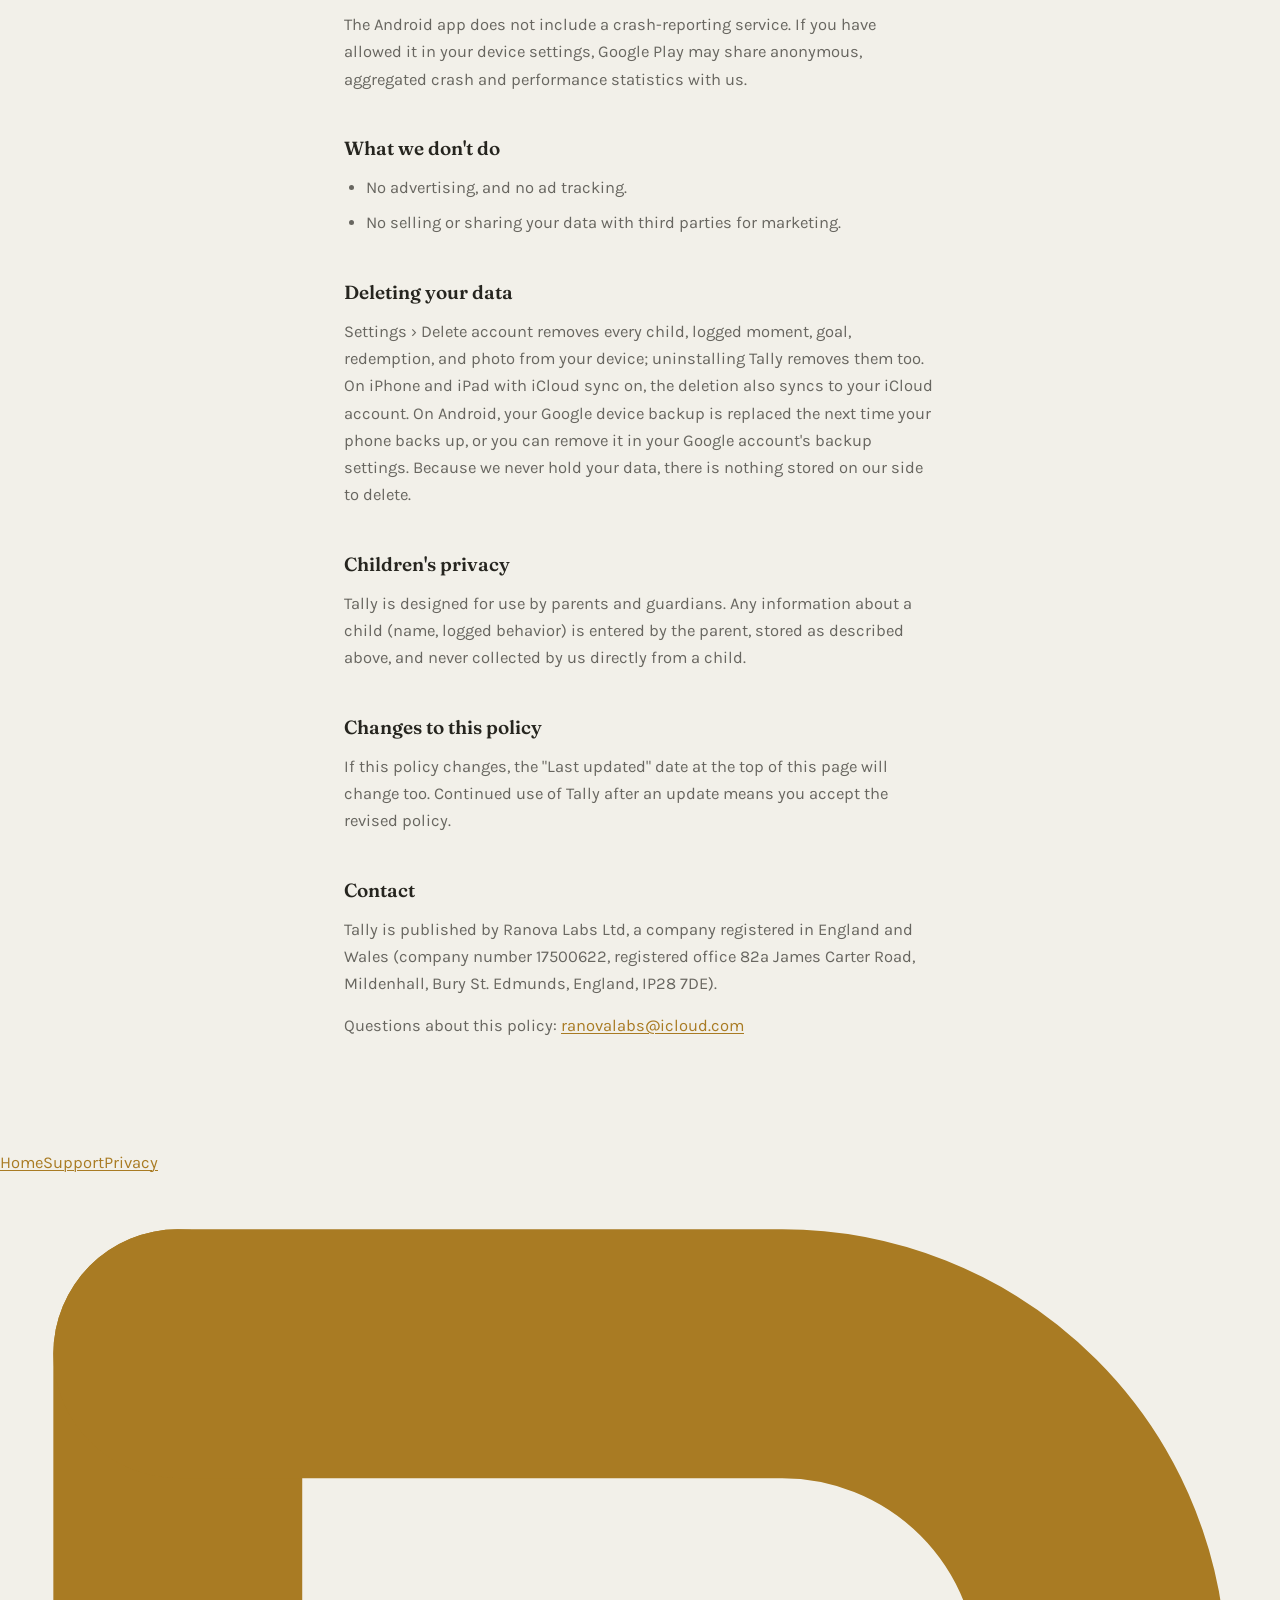
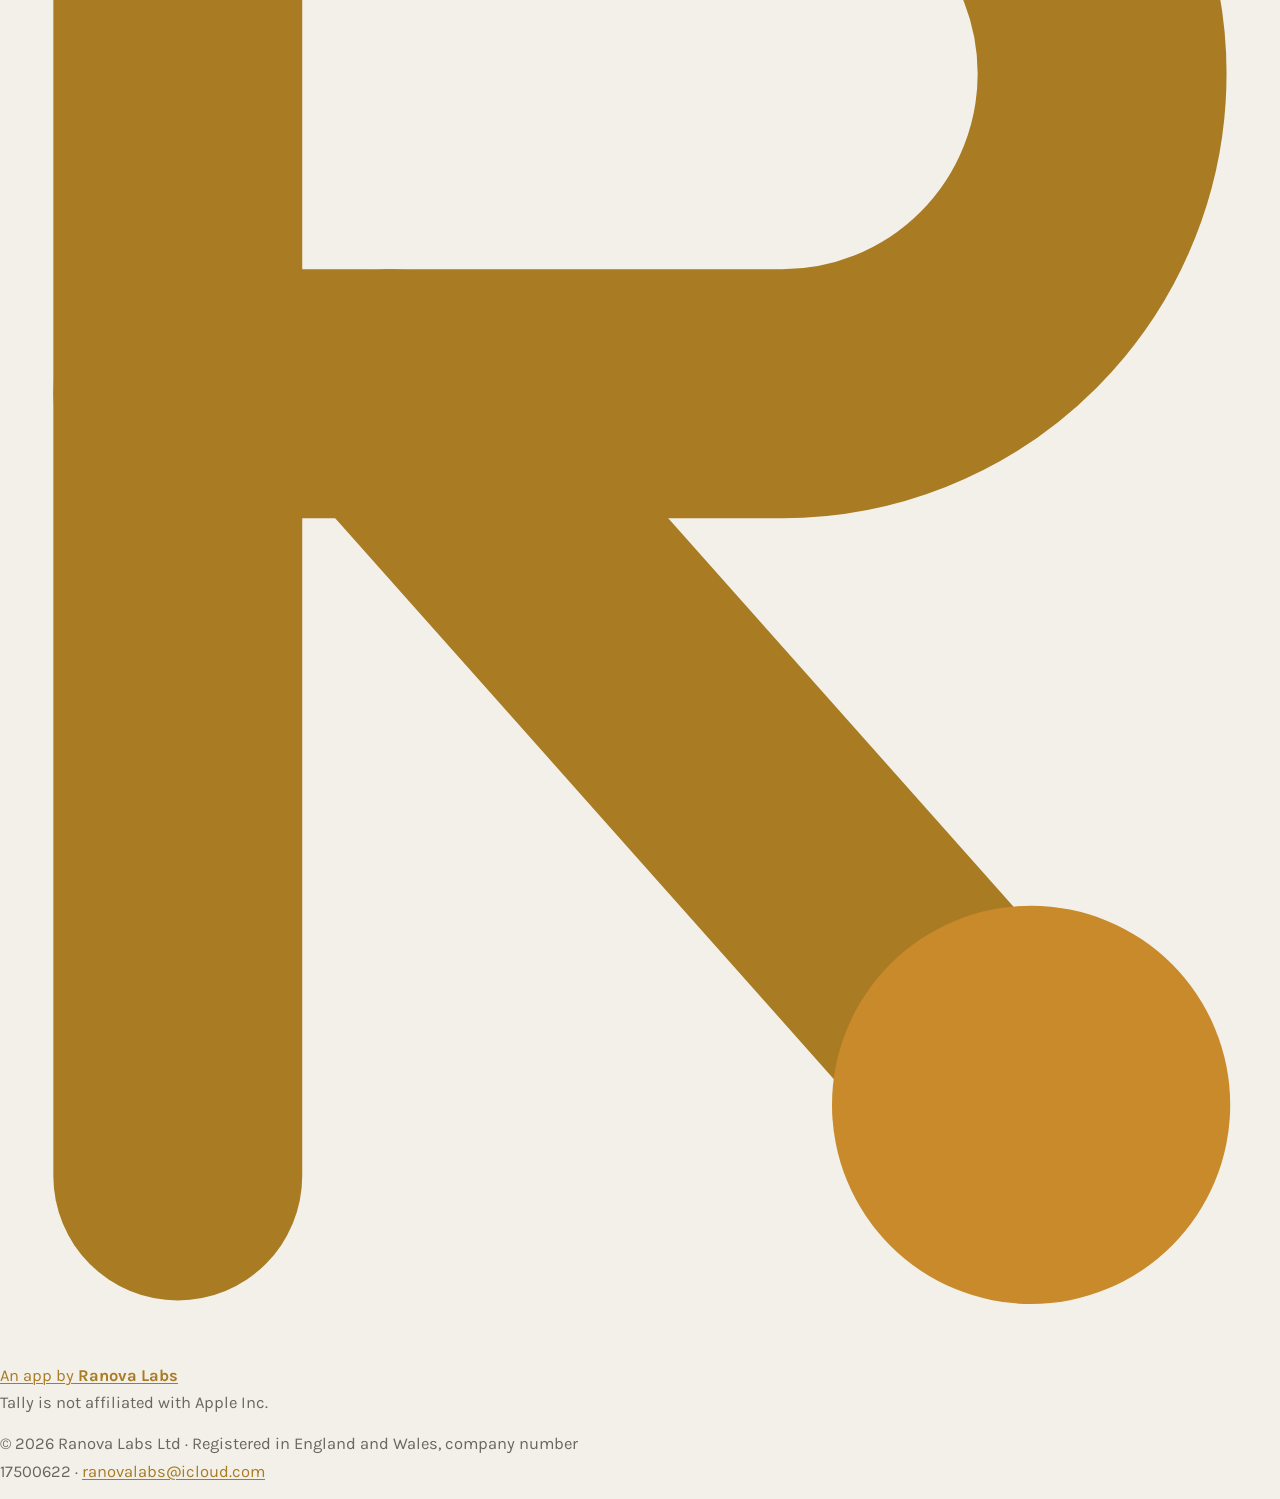
==== commit 1ca2afca: "Update registered office address Co-Authored-By: Claude Opus 5.5 <noreply@anthropic.com>" ====
--- a/privacy/index.html
+++ b/privacy/index.html
@@ -100,7 +100,7 @@
   <div class="wrap">
 
     <h1>Privacy Policy</h1>
-    <p class="updated">Last updated: October 8, 2026</p>
+    <p class="updated">Last updated: October 29, 2026</p>
 
     <p class="lead">Tally is built to work without collecting data about you or your family beyond what the app needs to function. This page explains exactly what that means.</p>
 
@@ -145,7 +145,7 @@
     <p>If this policy changes, the "Last updated" date at the top of this page will change too. Continued use of Tally after an update means you accept the revised policy.</p>
 
     <h2>Contact</h2>
-    <p>Tally is published by Ranova Labs Ltd, a company registered in England and Wales (company number 17500622, registered office 24 St. Georges Place, Flat 3, Cheltenham, GL50 3JZ).</p>
+    <p>Tally is published by Ranova Labs Ltd, a company registered in England and Wales (company number 17500622, registered office 82a James Carter Road, Mildenhall, Bury St. Edmunds, England, IP28 7DE).</p>
     <p>Questions about this policy: <a href="mailto:ranovalabs@icloud.com">ranovalabs@icloud.com</a></p>
   </div>
 <div class="rl-foot" role="contentinfo"><div class="rl-wrap" style="--rl-max: 640px">
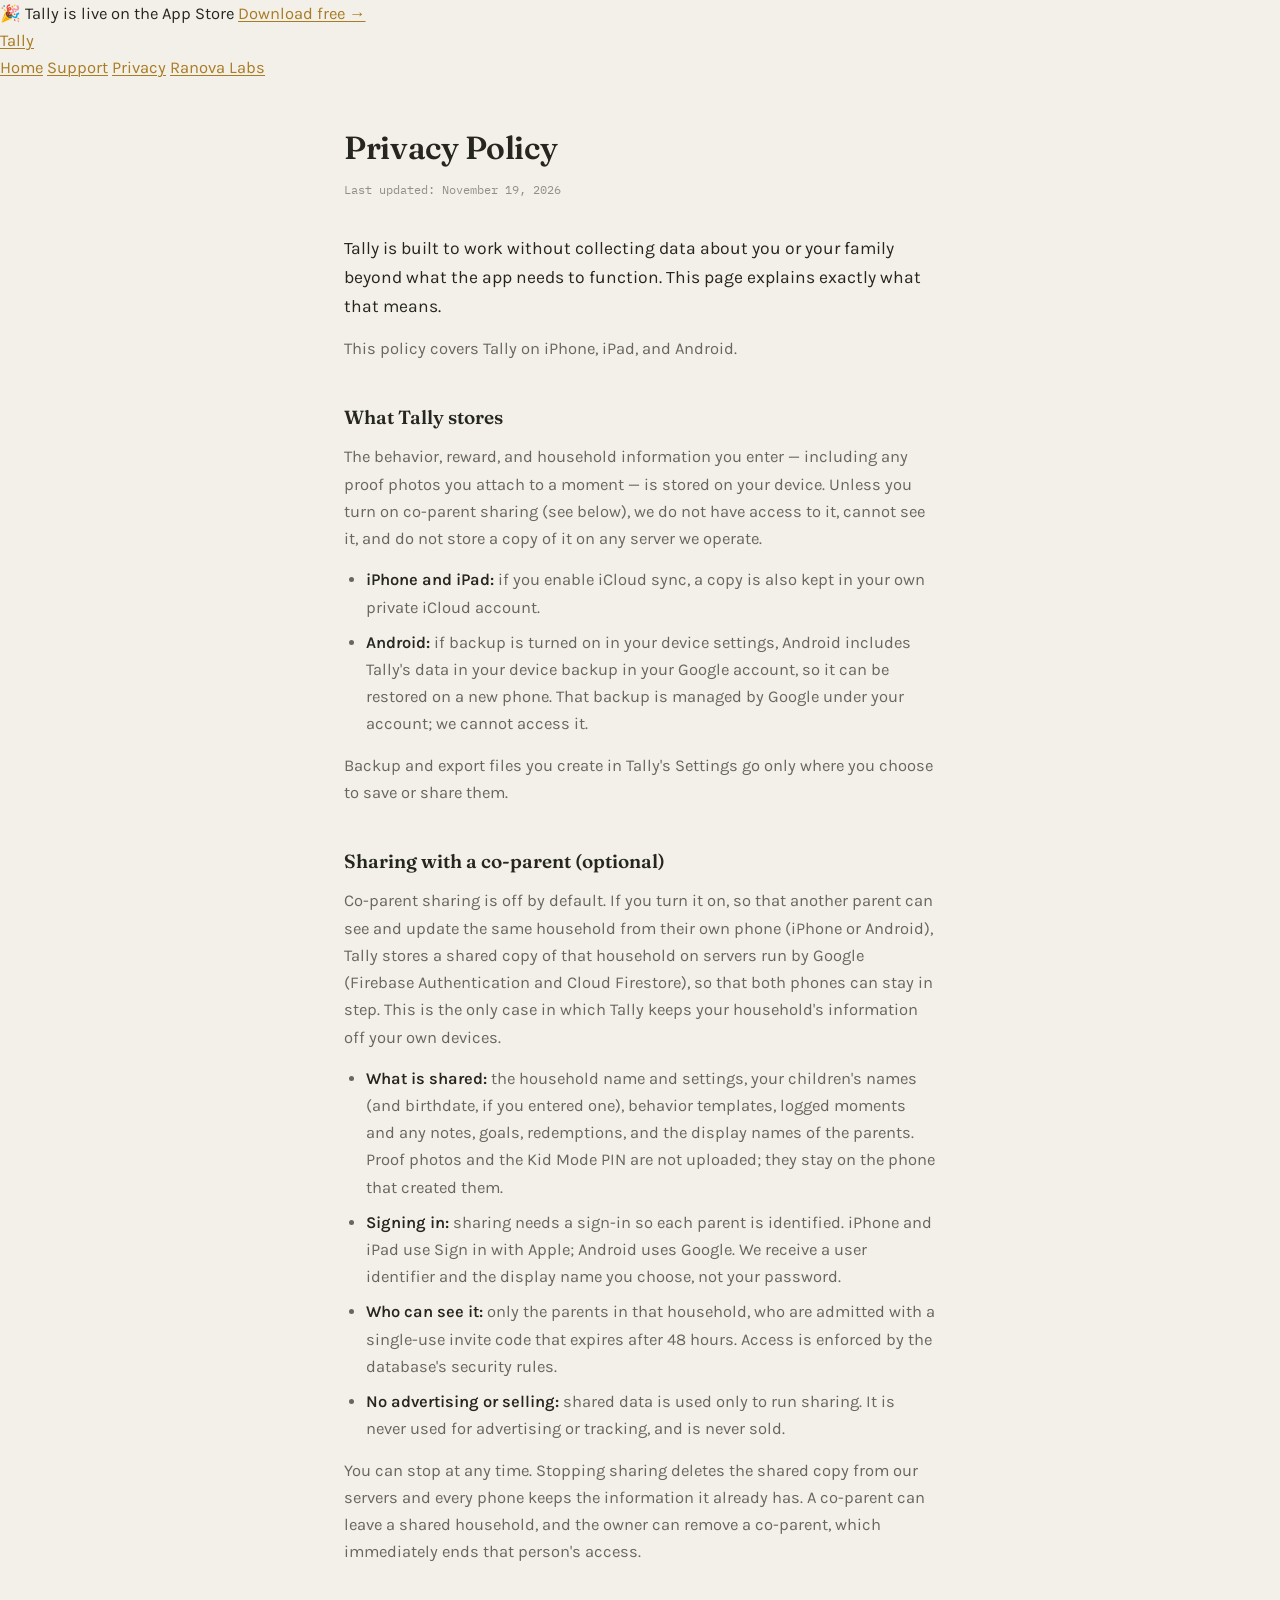
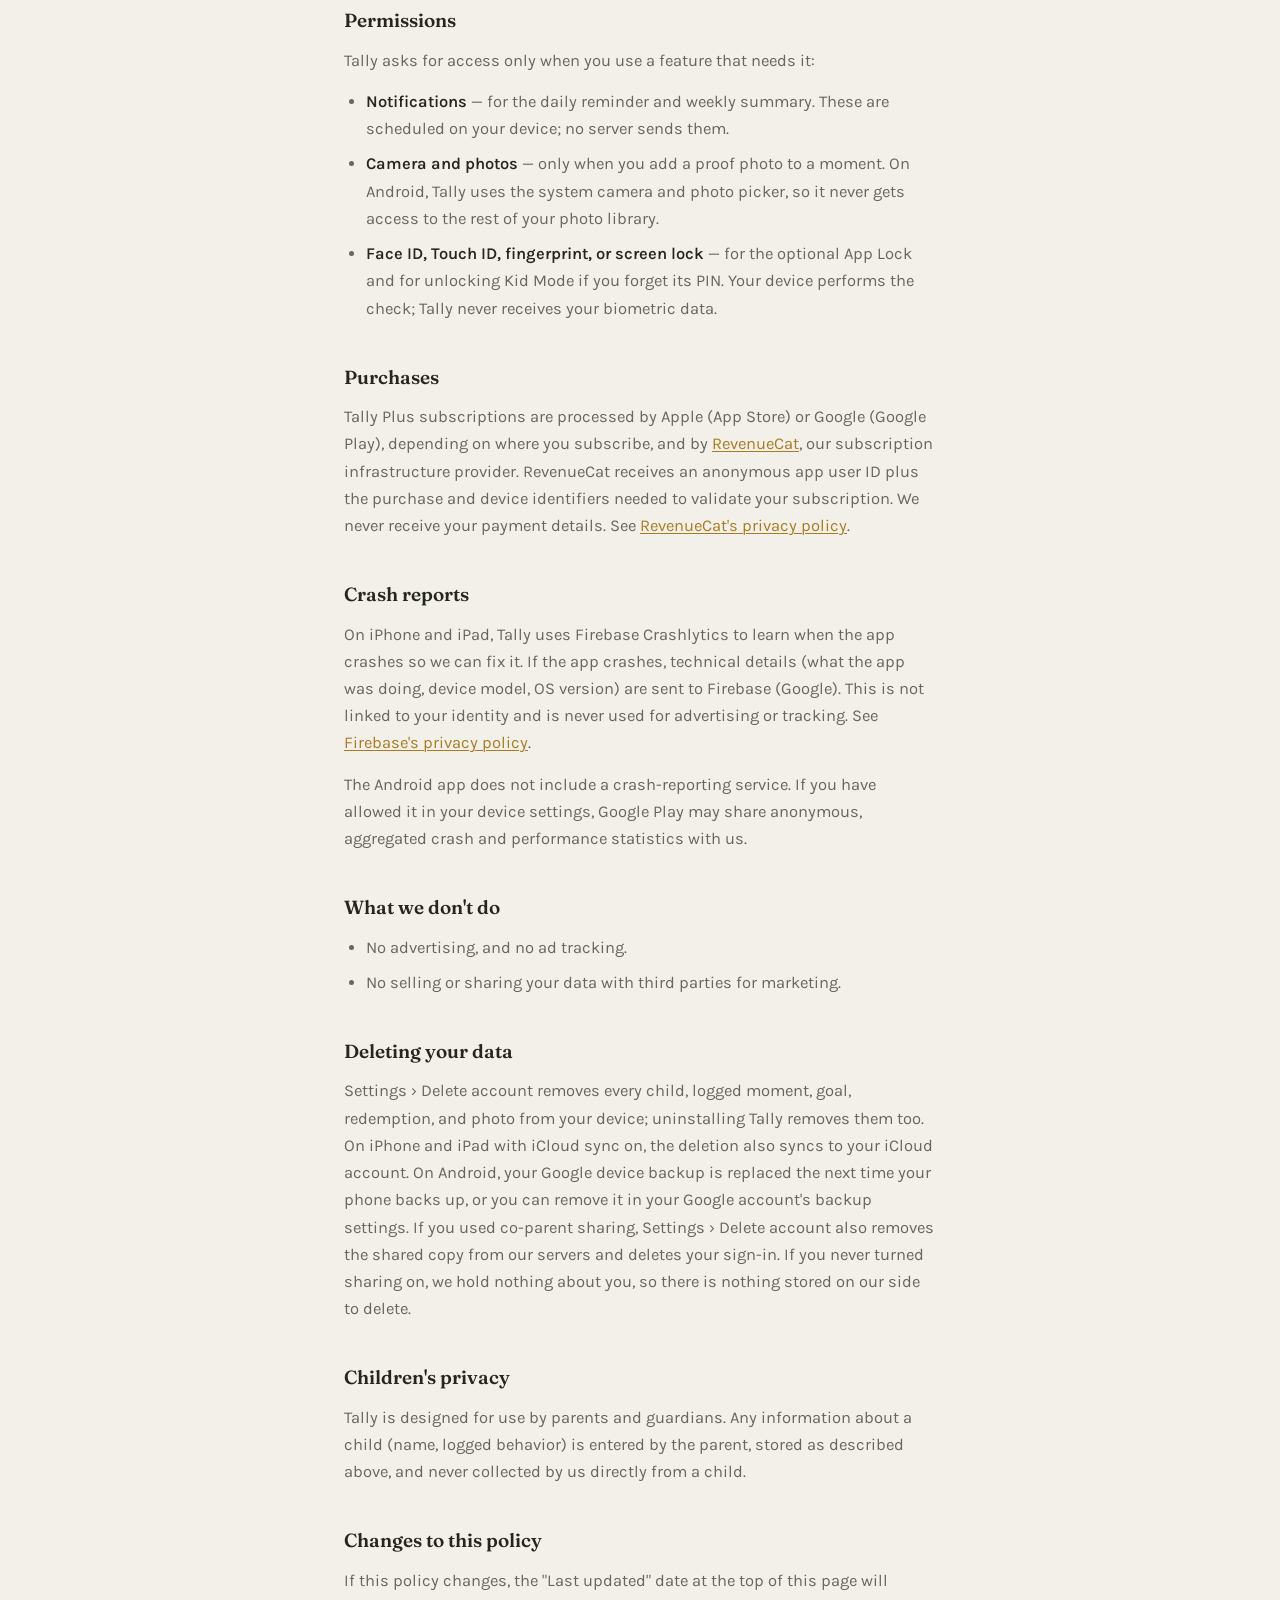
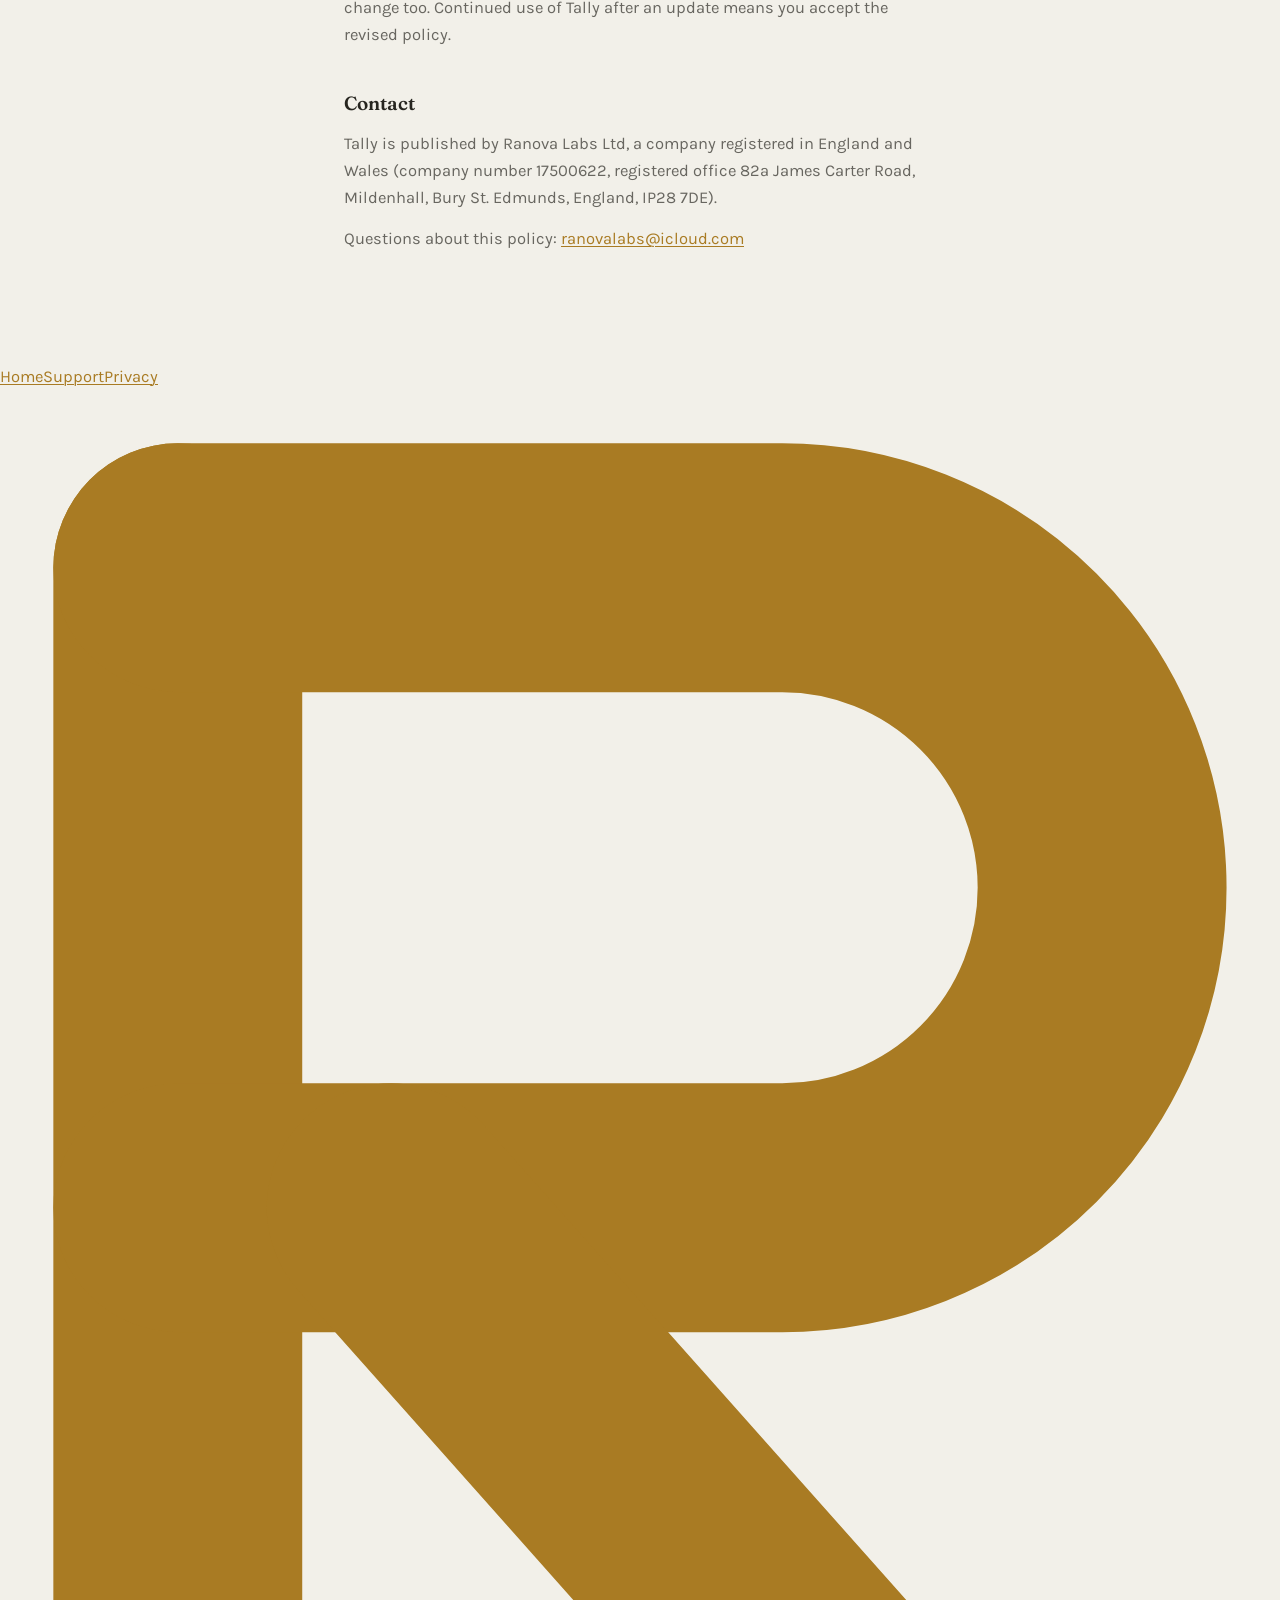
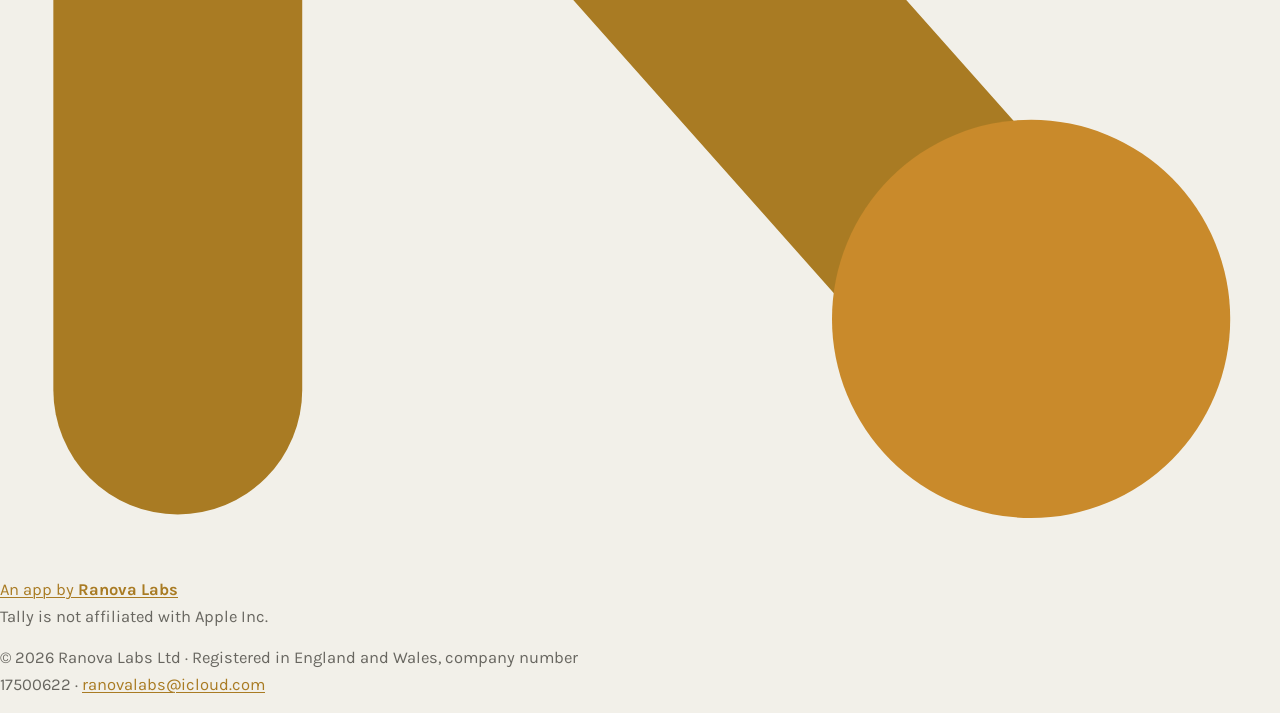
==== commit d160707c: "Privacy policy: co-parent sharing stores a shared copy on Google Firebase (draft, not published) Co-" ====
--- a/privacy/index.html
+++ b/privacy/index.html
@@ -100,19 +100,29 @@
   <div class="wrap">
 
     <h1>Privacy Policy</h1>
-    <p class="updated">Last updated: October 29, 2026</p>
+    <p class="updated">Last updated: November 19, 2026</p>
 
     <p class="lead">Tally is built to work without collecting data about you or your family beyond what the app needs to function. This page explains exactly what that means.</p>
 
     <p>This policy covers Tally on iPhone, iPad, and Android.</p>
 
     <h2>What Tally stores</h2>
-    <p>The behavior, reward, and household information you enter — including any proof photos you attach to a moment — is stored on your device. We do not have access to it, cannot see it, and do not store a copy of it on any server we operate.</p>
+    <p>The behavior, reward, and household information you enter — including any proof photos you attach to a moment — is stored on your device. Unless you turn on co-parent sharing (see below), we do not have access to it, cannot see it, and do not store a copy of it on any server we operate.</p>
     <ul>
       <li><strong>iPhone and iPad:</strong> if you enable iCloud sync, a copy is also kept in your own private iCloud account.</li>
       <li><strong>Android:</strong> if backup is turned on in your device settings, Android includes Tally's data in your device backup in your Google account, so it can be restored on a new phone. That backup is managed by Google under your account; we cannot access it.</li>
     </ul>
     <p>Backup and export files you create in Tally's Settings go only where you choose to save or share them.</p>
+
+    <h2>Sharing with a co-parent (optional)</h2>
+    <p>Co-parent sharing is off by default. If you turn it on, so that another parent can see and update the same household from their own phone (iPhone or Android), Tally stores a shared copy of that household on servers run by Google (Firebase Authentication and Cloud Firestore), so that both phones can stay in step. This is the only case in which Tally keeps your household's information off your own devices.</p>
+    <ul>
+      <li><strong>What is shared:</strong> the household name and settings, your children's names (and birthdate, if you entered one), behavior templates, logged moments and any notes, goals, redemptions, and the display names of the parents. Proof photos and the Kid Mode PIN are not uploaded; they stay on the phone that created them.</li>
+      <li><strong>Signing in:</strong> sharing needs a sign-in so each parent is identified. iPhone and iPad use Sign in with Apple; Android uses Google. We receive a user identifier and the display name you choose, not your password.</li>
+      <li><strong>Who can see it:</strong> only the parents in that household, who are admitted with a single-use invite code that expires after 48 hours. Access is enforced by the database's security rules.</li>
+      <li><strong>No advertising or selling:</strong> shared data is used only to run sharing. It is never used for advertising or tracking, and is never sold.</li>
+    </ul>
+    <p>You can stop at any time. Stopping sharing deletes the shared copy from our servers and every phone keeps the information it already has. A co-parent can leave a shared household, and the owner can remove a co-parent, which immediately ends that person's access.</p>
 
     <h2>Permissions</h2>
     <p>Tally asks for access only when you use a feature that needs it:</p>
@@ -136,7 +146,7 @@
     </ul>
 
     <h2>Deleting your data</h2>
-    <p>Settings › Delete account removes every child, logged moment, goal, redemption, and photo from your device; uninstalling Tally removes them too. On iPhone and iPad with iCloud sync on, the deletion also syncs to your iCloud account. On Android, your Google device backup is replaced the next time your phone backs up, or you can remove it in your Google account's backup settings. Because we never hold your data, there is nothing stored on our side to delete.</p>
+    <p>Settings › Delete account removes every child, logged moment, goal, redemption, and photo from your device; uninstalling Tally removes them too. On iPhone and iPad with iCloud sync on, the deletion also syncs to your iCloud account. On Android, your Google device backup is replaced the next time your phone backs up, or you can remove it in your Google account's backup settings. If you used co-parent sharing, Settings › Delete account also removes the shared copy from our servers and deletes your sign-in. If you never turned sharing on, we hold nothing about you, so there is nothing stored on our side to delete.</p>
 
     <h2>Children's privacy</h2>
     <p>Tally is designed for use by parents and guardians. Any information about a child (name, logged behavior) is entered by the parent, stored as described above, and never collected by us directly from a child.</p>
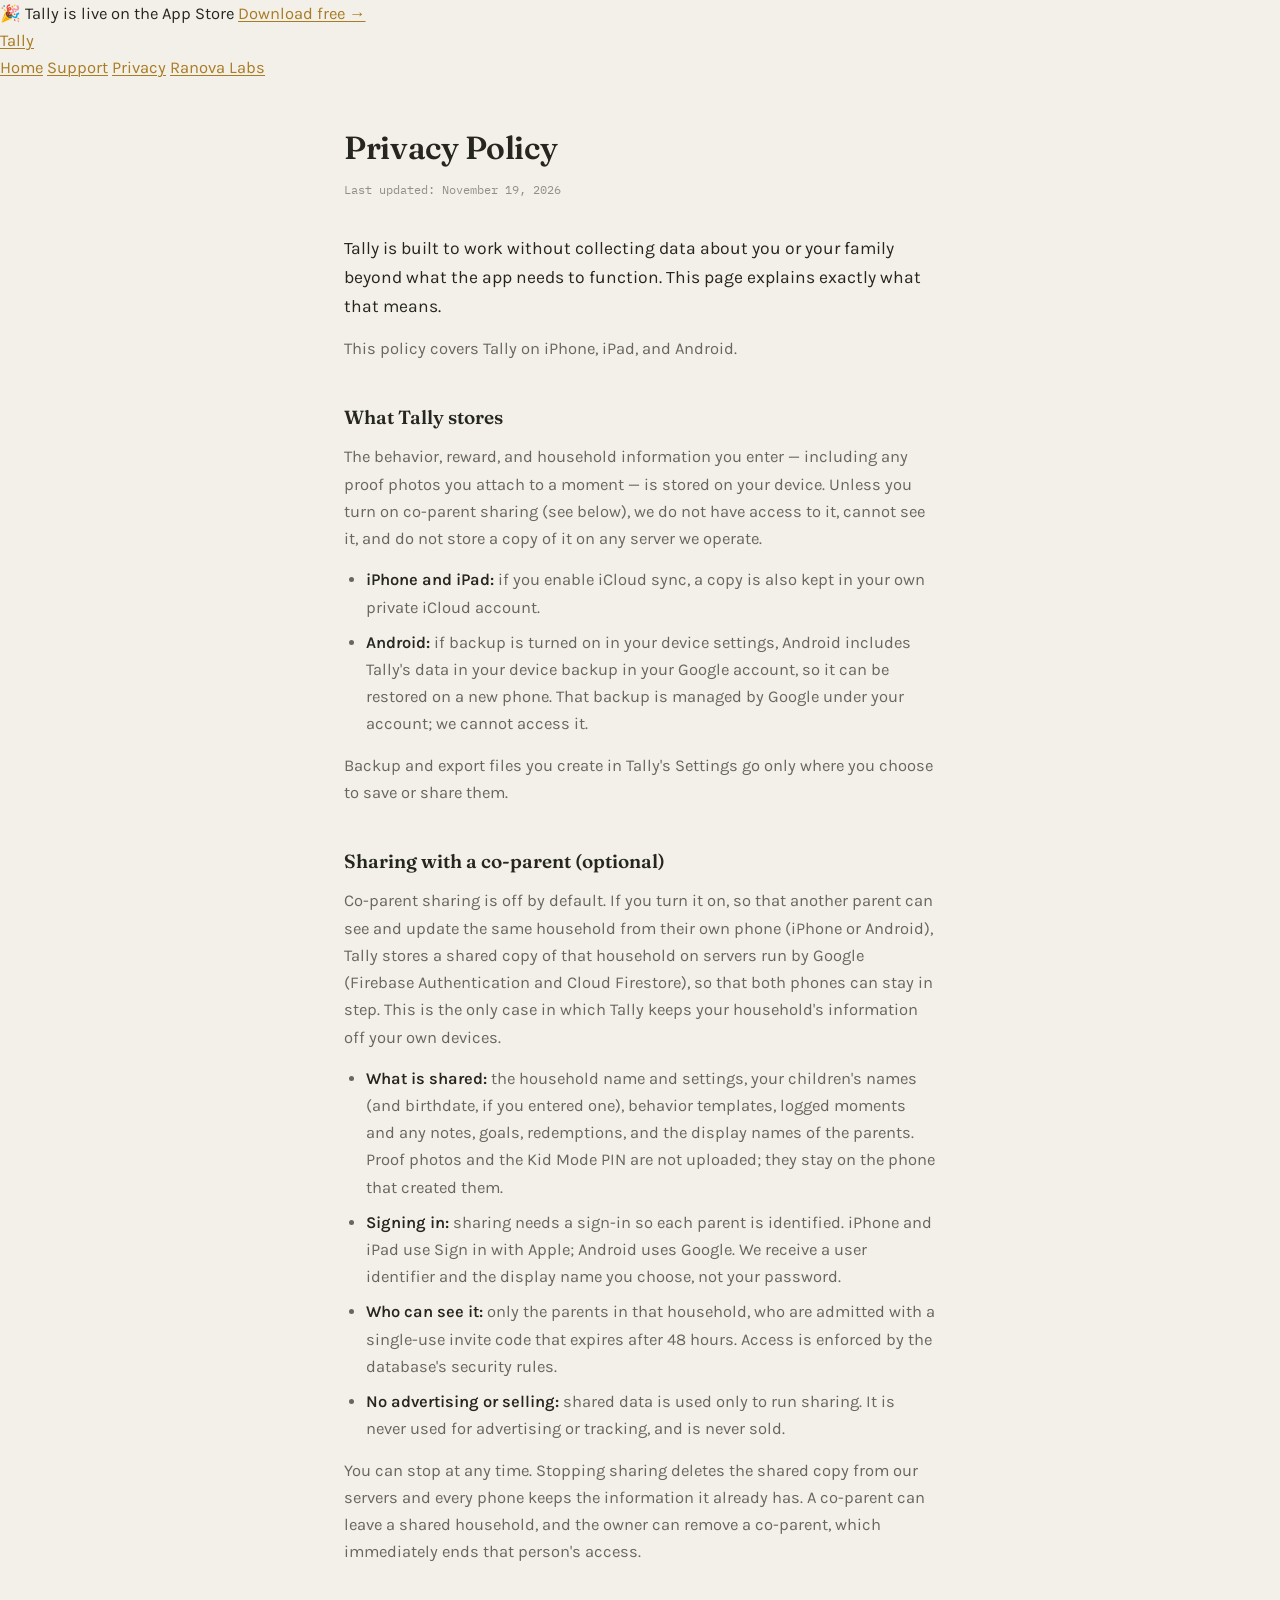
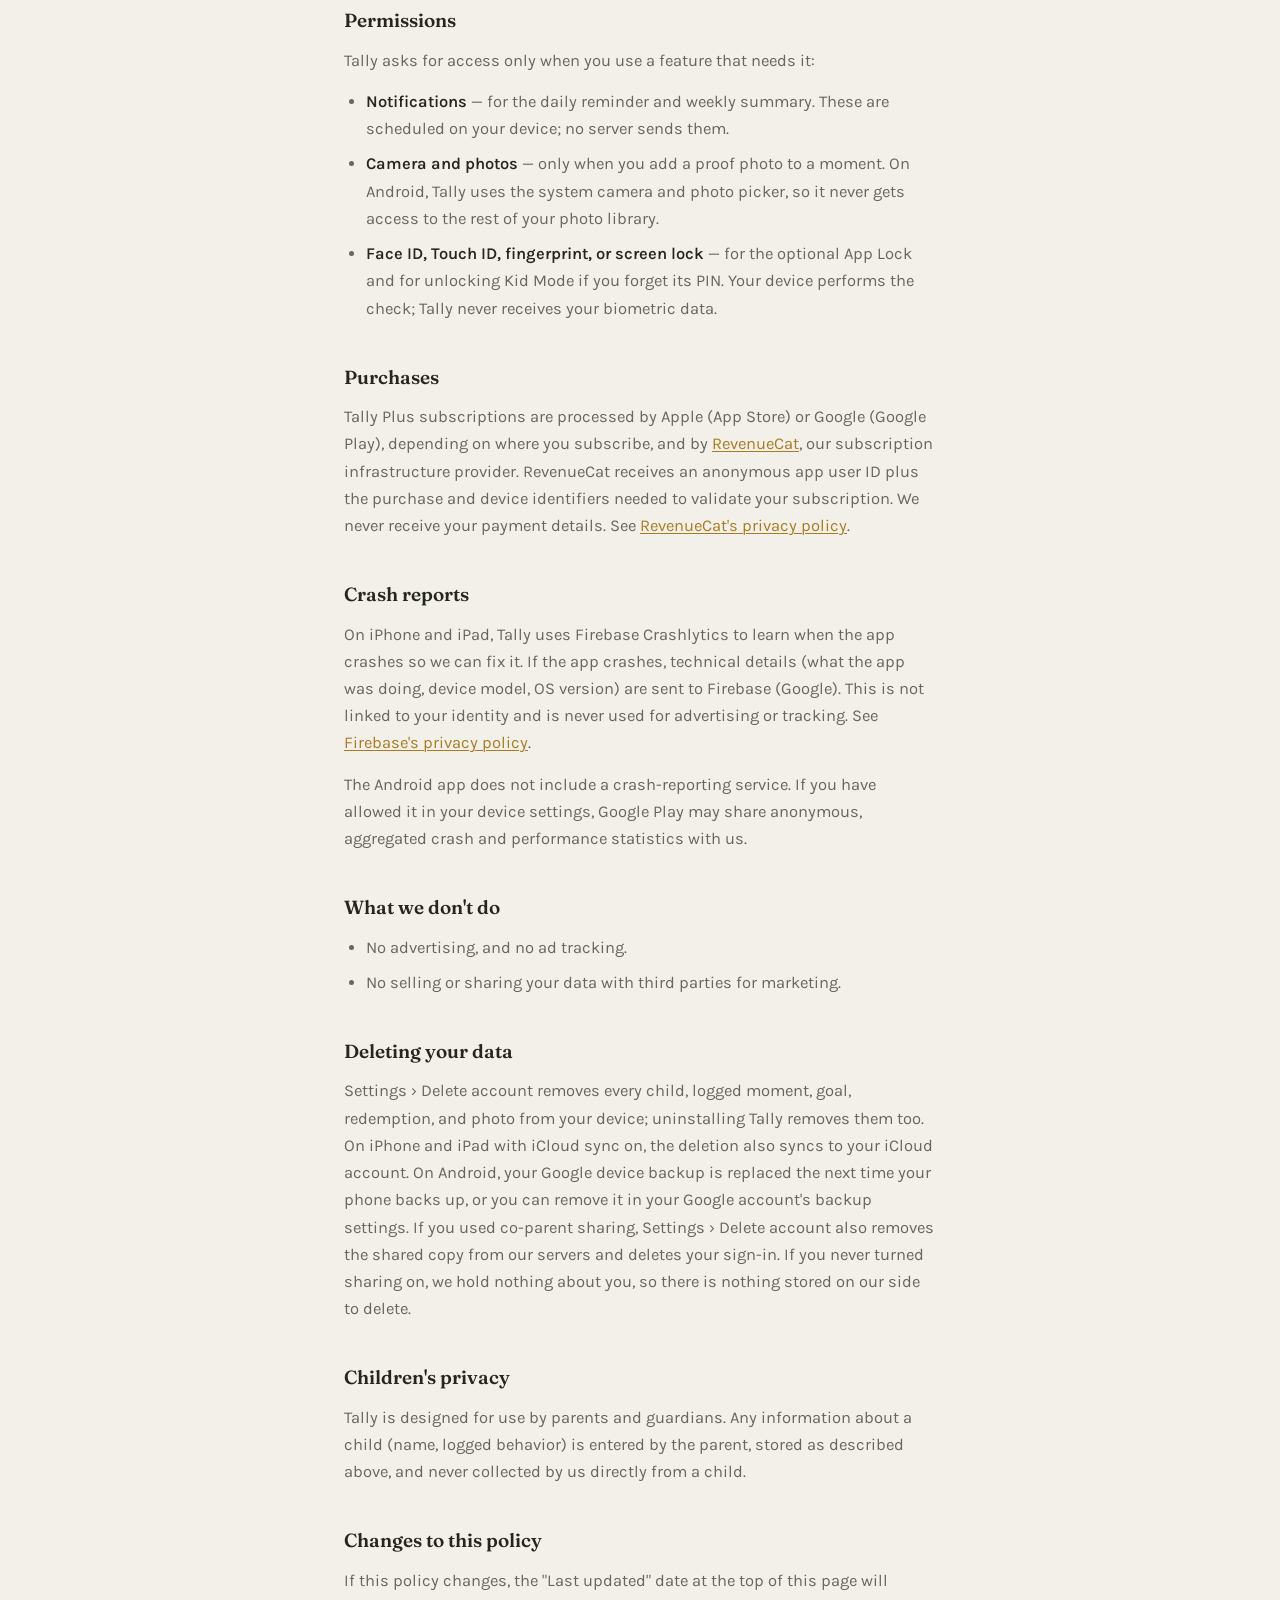
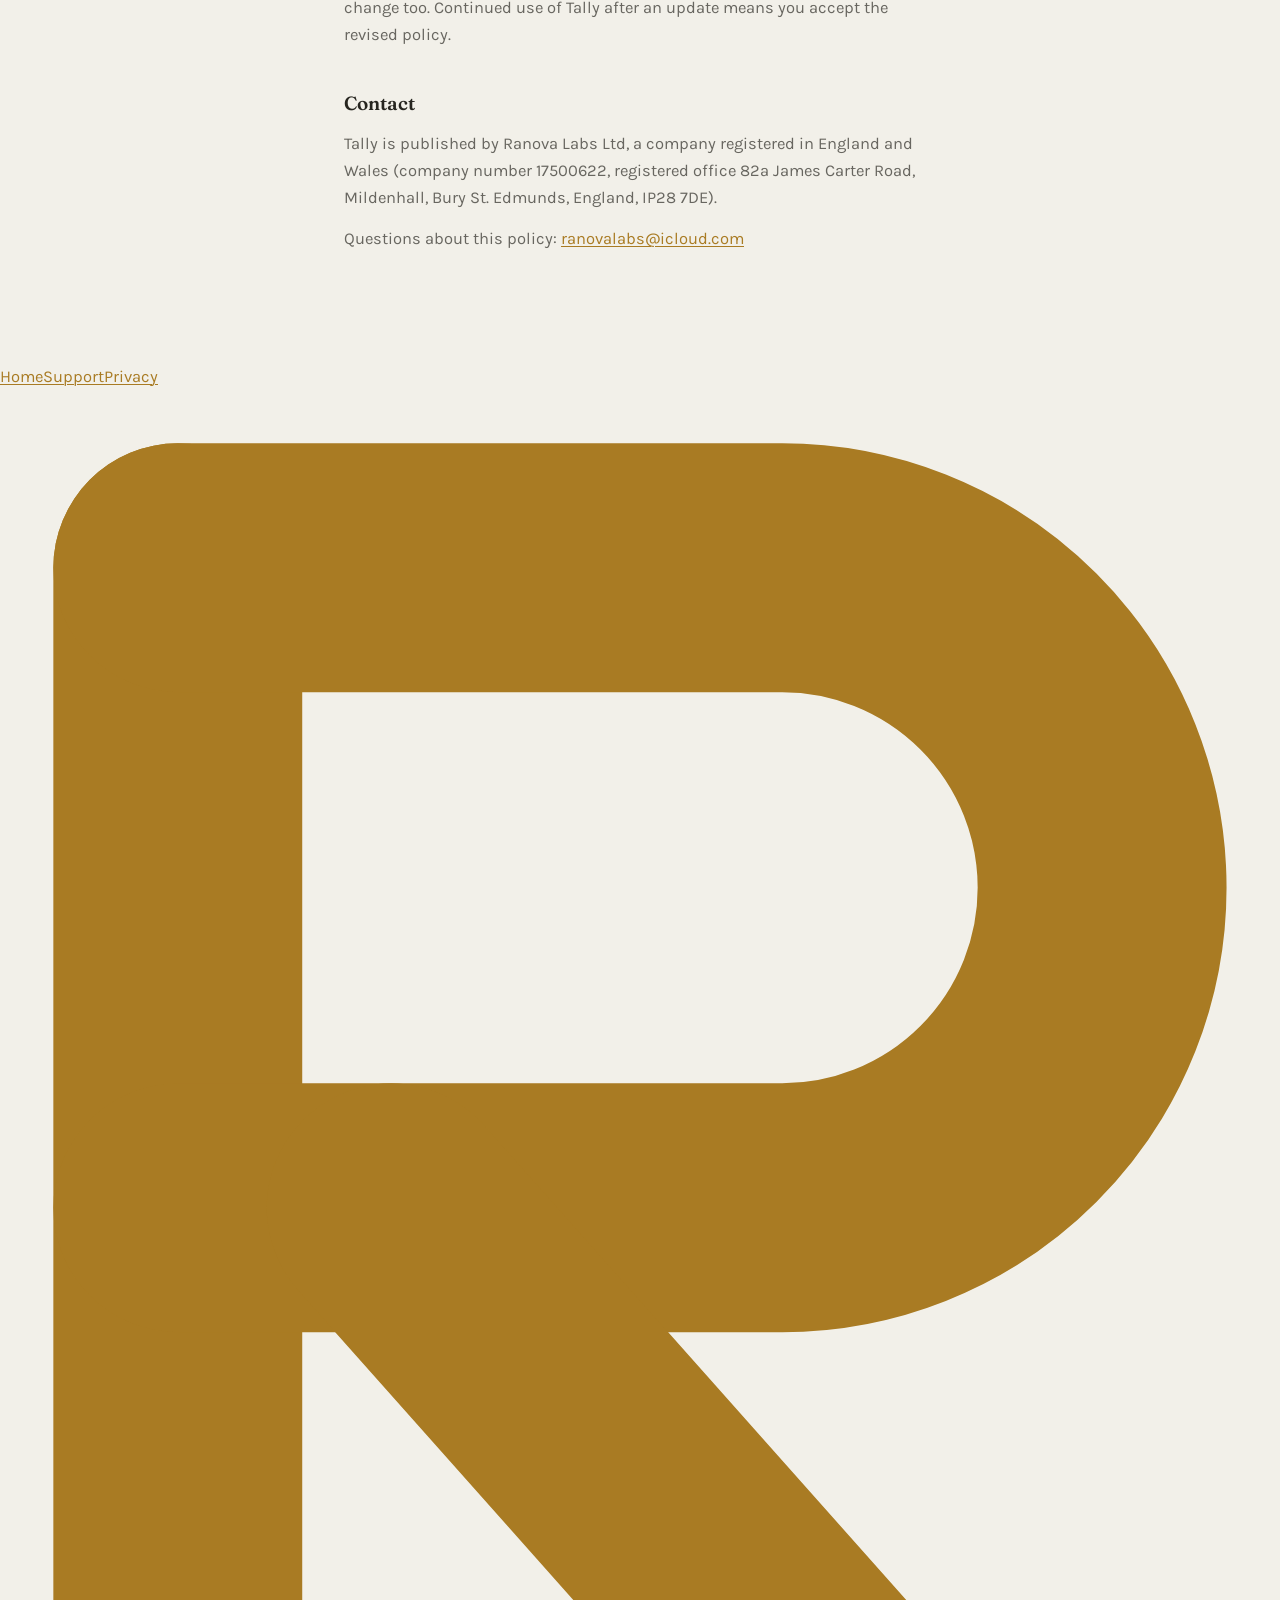
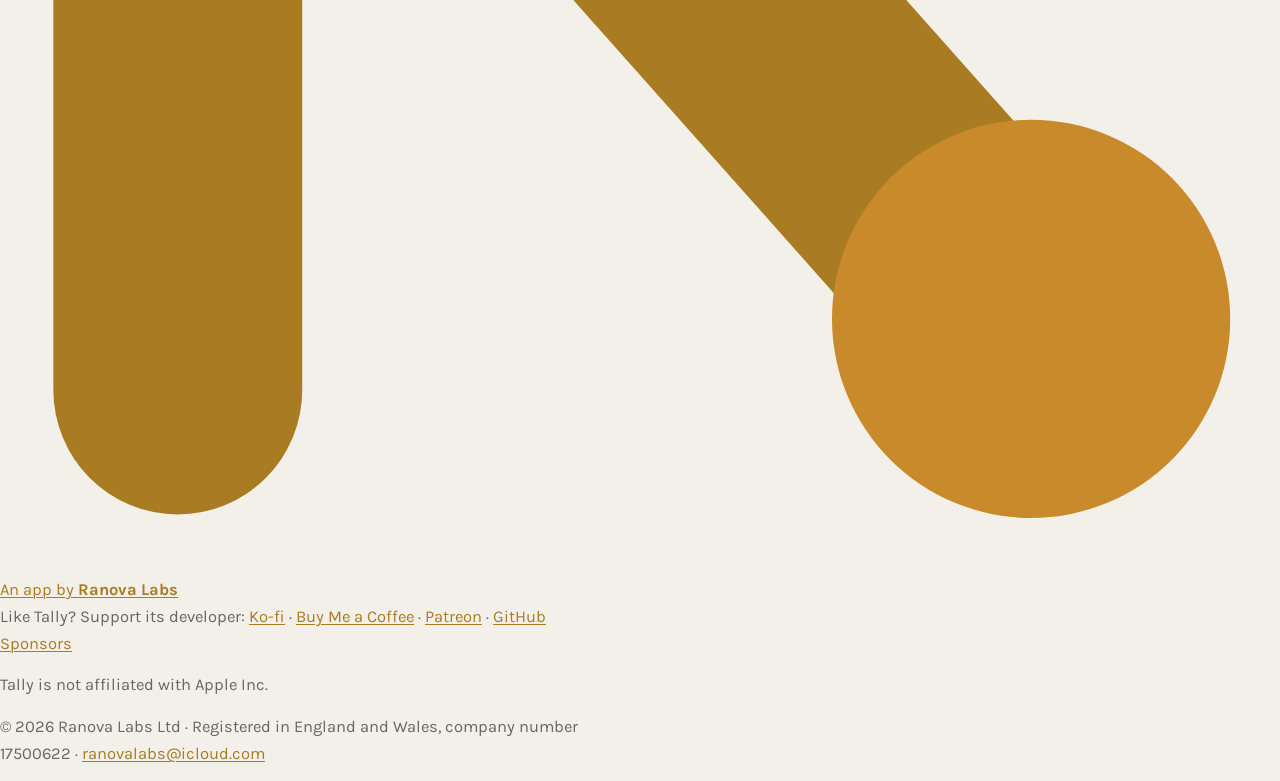
==== commit 0702aeb8: "Add support-the-developer links to the footer Co-Authored-By: Claude Opus 5.5 <noreply@anthropic.com" ====
--- a/privacy/index.html
+++ b/privacy/index.html
@@ -77,7 +77,7 @@
     color: var(--ink-faint);
   }
 </style>
-<link rel="stylesheet" href="/tally/assets/ranova-frame.css?v=20261008">
+<link rel="stylesheet" href="/tally/assets/ranova-frame.css?v=20261128">
 <link rel="stylesheet" href="/tally/assets/header.css?v=20261008">
 </head>
 <body>
@@ -161,6 +161,7 @@
 <div class="rl-foot" role="contentinfo"><div class="rl-wrap" style="--rl-max: 640px">
   <nav class="rl-links" aria-label="Footer"><a href="/tally/">Home</a><a href="/tally/support/">Support</a><a href="/tally/privacy/">Privacy</a></nav>
   <a class="rl-by" href="https://ranovalabs.github.io/"><svg viewBox="11 7 36 50" aria-hidden="true"><g fill="none" stroke="currentColor" stroke-width="7" stroke-linecap="round" stroke-linejoin="round"><path d="M16 12 L16 52"/><path d="M16 12 H33 A9 9 0 0 1 33 30 H16"/><path d="M22 30 L38 48"/></g><circle cx="40" cy="50" r="5.6" fill="#C98A2B"/></svg><span>An app by <b>Ranova Labs</b></span></a>
+  <p class="rl-tip">Like Tally? Support its developer: <a href="https://ko-fi.com/kasunrmw">Ko-fi</a> &middot; <a href="https://buymeacoffee.com/kasunrmw">Buy Me a Coffee</a> &middot; <a href="https://www.patreon.com/kasunrmw">Patreon</a> &middot; <a href="https://github.com/sponsors/RanovaLabs">GitHub Sponsors</a></p>
   <p class="rl-note">Tally is not affiliated with Apple Inc.</p>
   <p class="rl-legal">&copy; 2026 Ranova Labs Ltd &middot; Registered in England and Wales, company number 17500622 &middot; <a href="mailto:ranovalabs@icloud.com">ranovalabs@icloud.com</a></p>
 </div></div>
